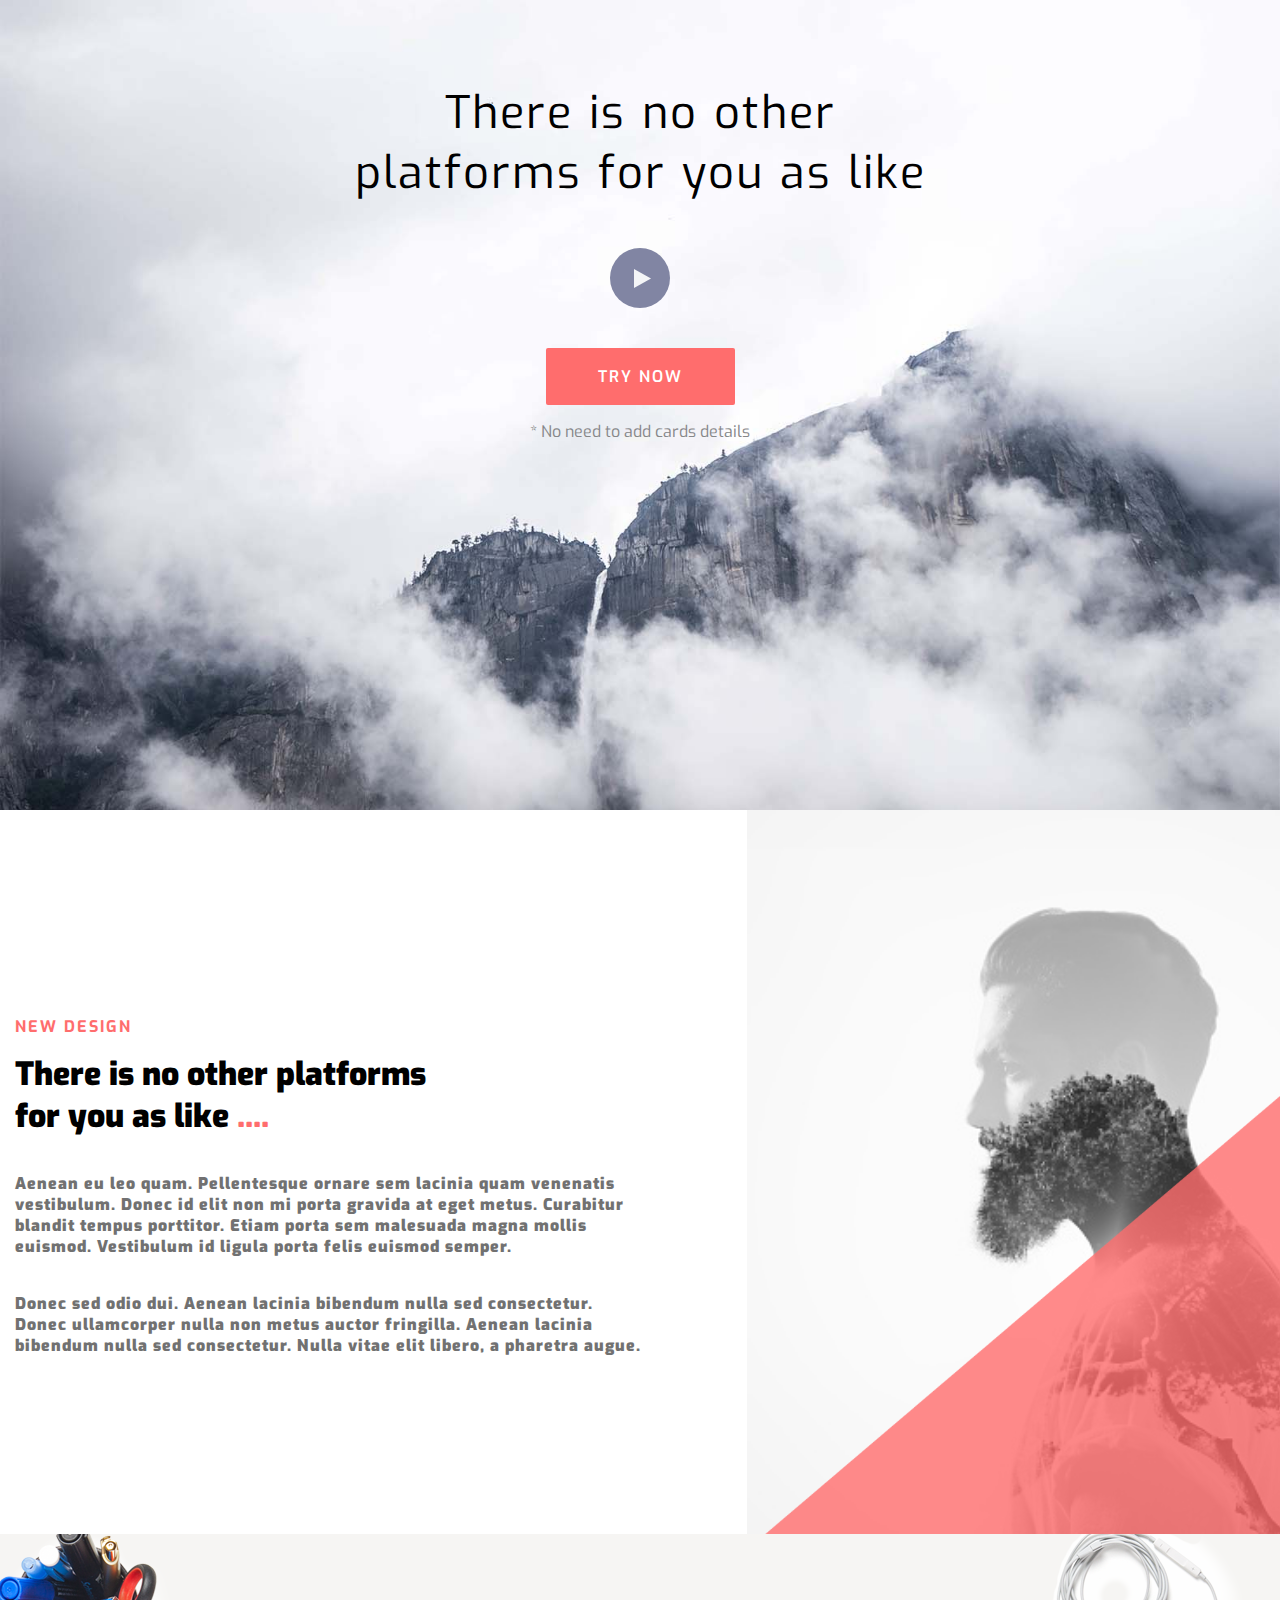
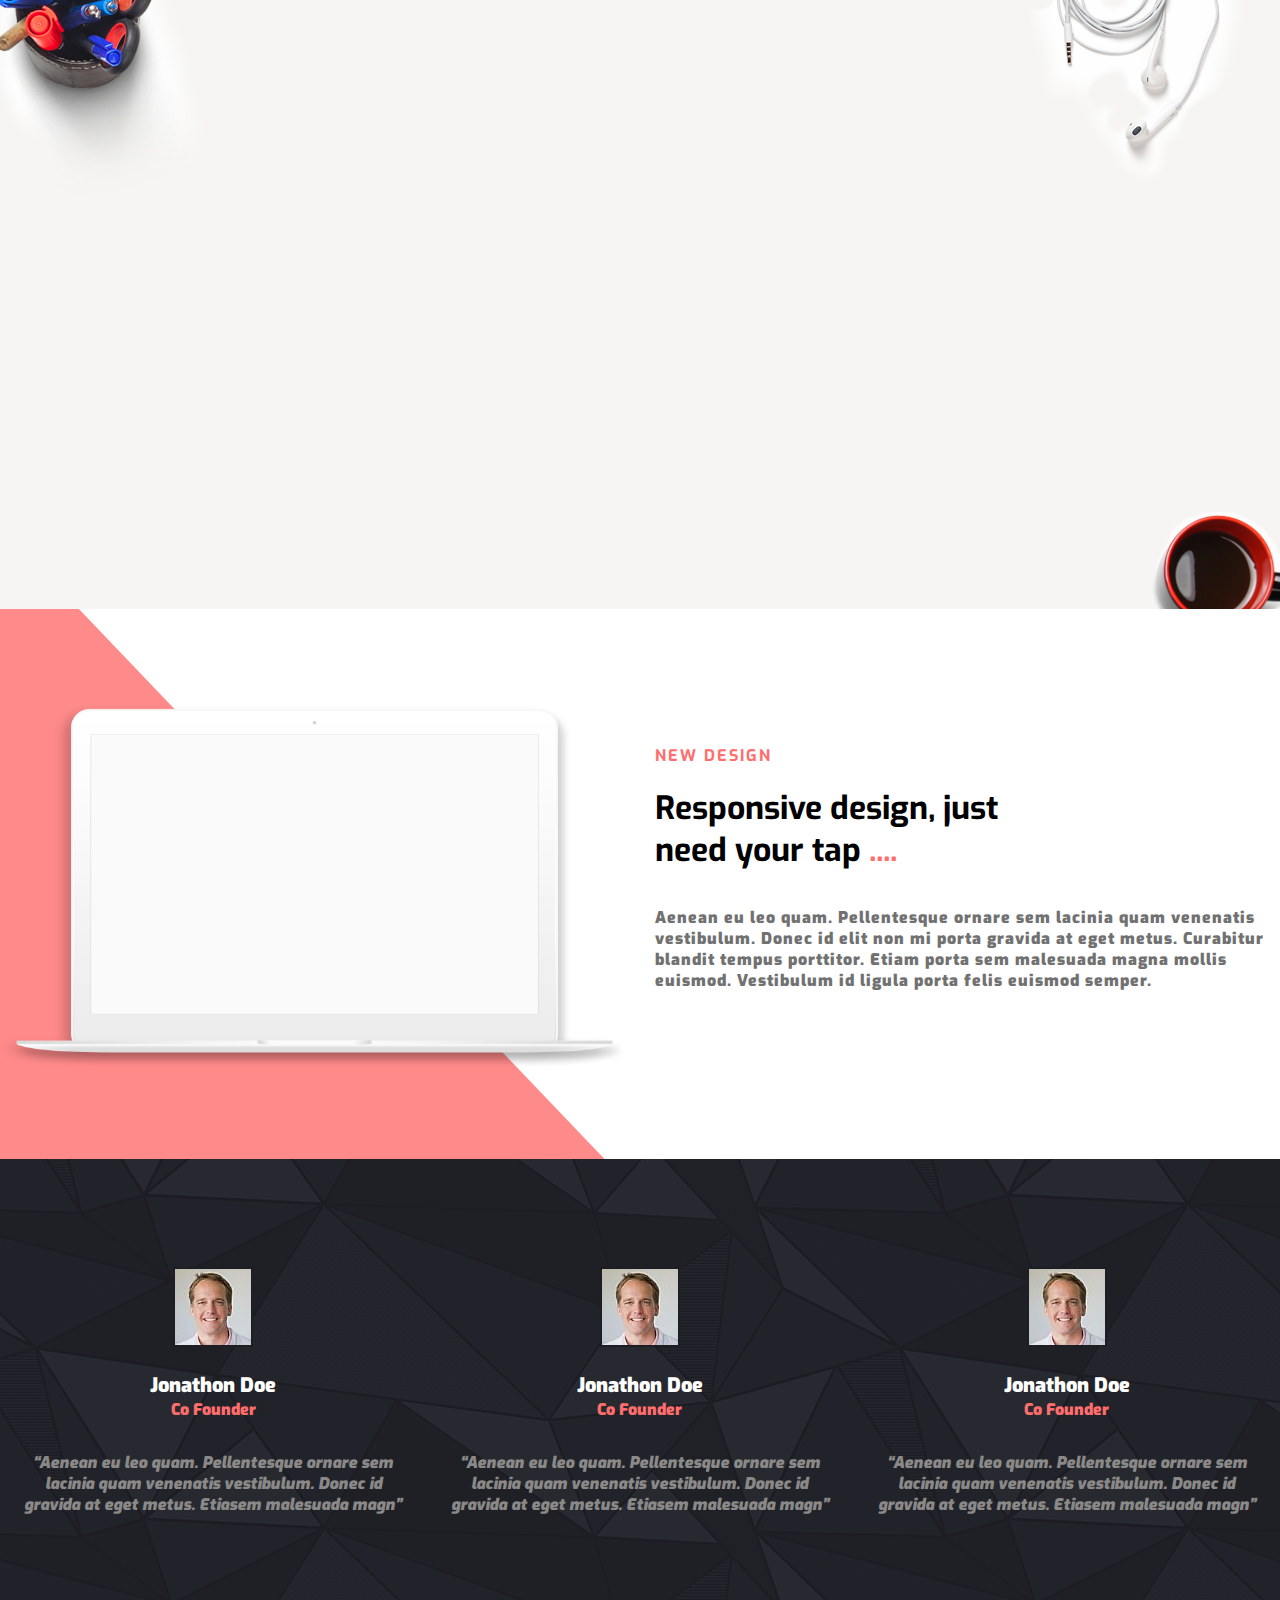
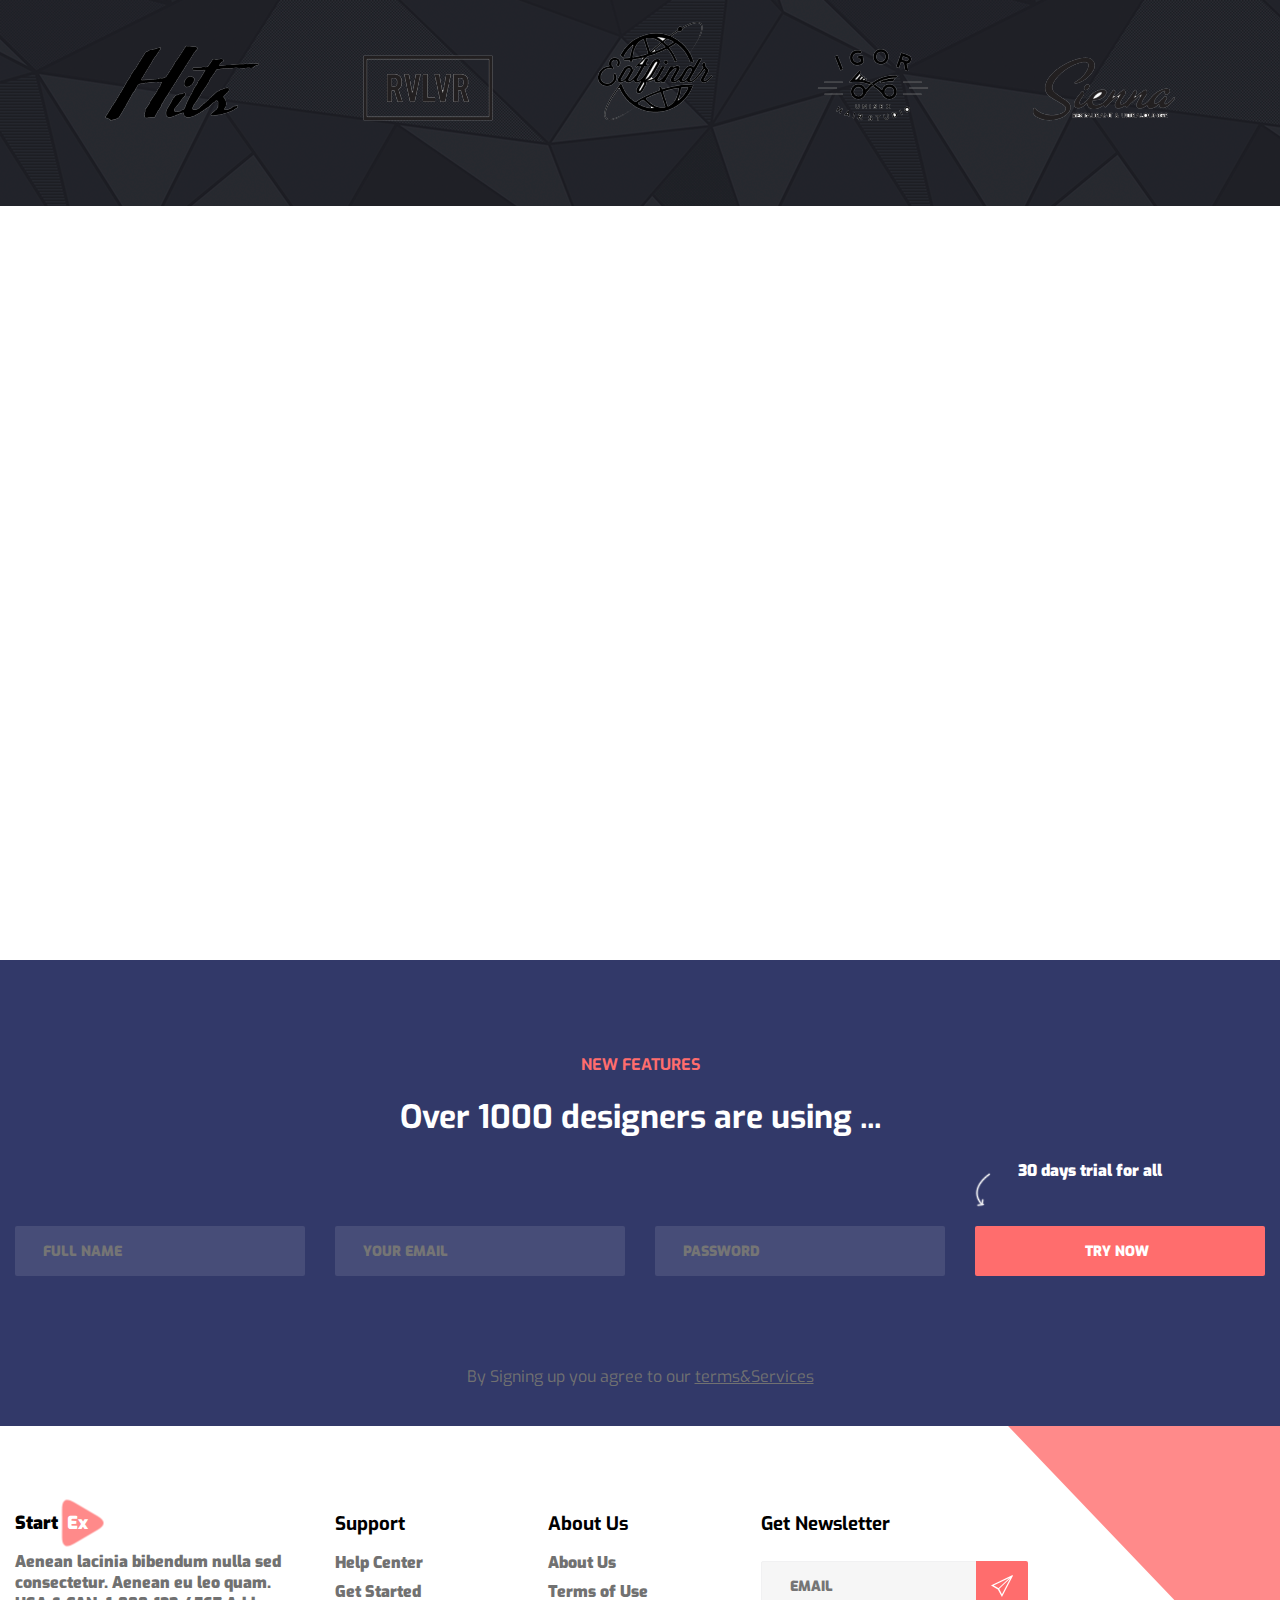
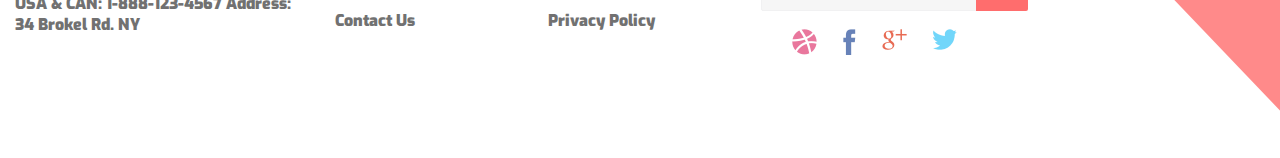
==== index.html @ a2638505 "Added index, styles and psd" ====
﻿<!DOCTYPE html>
<html lang="en">
    <head>
        <title>Corp</title>
        <meta charset="UTF-8">
        <meta name="viewport" content="width=device-width, initial-scale=1, maximum-scale=1, user-scalable=no">
        <link rel="stylesheet" href="styles.css"/>
        <link rel="stylesheet" href="https://fonts.googleapis.com/css?family=Exo:200">
    </head>
    <body>
        <div class="row header">
            <div class="col-12">
                    <p class="slogan">There is no other <br /> platforms for you as like</p>
                    <div class="btn-play"></div>
                    <a href="#try" class="btn-try">TRY NOW</a>
                    <p class="star">* No need to add cards details</p>
            </div>
        </div>
        <div class="row section-2">
            <div class="col-7">
                <p class="color-red letter-spacing"><b>NEW DESIGN</b></p>
                <h1>There is no other platforms <br />for you as like <span class="color-red">....</span></h1>
                <p class="section-2-text">Aenean eu leo quam. Pellentesque ornare sem lacinia quam venenatis 
                vestibulum. Donec id elit non mi porta gravida at eget metus. Curabitur 
                blandit tempus porttitor. Etiam porta sem malesuada magna mollis euismod. 
                Vestibulum id ligula porta felis euismod semper.</p>
                <p class="section-2-text">Donec sed odio dui. Aenean lacinia bibendum nulla sed consectetur. 
                Donec ullamcorper nulla non metus auctor fringilla. Aenean lacinia 
                bibendum nulla sed consectetur. Nulla vitae elit libero, a pharetra augue.</p>
            </div>
            <div class="col-5">
            </div>
        </div>
        <div class="row section-3">
            <div class="row slideanim">
                <div class="col-12 section-3-title">
                    <p class="color-red letter-spacing"><b>NEW FEATURES</b></p>
                    <h1>Some awesone features</h1>
                </div>
            </div>
            <div class="row slideanim">
                <div class="col-4 section-3-features">
                    <img src="images/picture.png" alt="picture"/>
                    <h4>Some awesone features</h4>
                    <p>Donec sed odio dui. Aenean lacinia bibendum nulla<br /> sed consectetur. Nulla vitae elit libero,<br /> a pharetra augue.</p>
                </div>
                <div class="col-4 section-3-features">
                    <img src="images/airplane.png" alt="ariplane" />
                    <h4>Some awesone features</h4>
                    <p>Donec sed odio dui. Aenean lacinia bibendum nulla<br /> sed consectetur. Nulla vitae elit libero,<br /> a pharetra augue.</p>
                </div>
                <div class="col-4 section-3-features">
                    <img src="images/bulb.png" alt="bulb" />
                    <h4>Some awesone features</h4>
                    <p>Donec sed odio dui. Aenean lacinia bibendum nulla<br /> sed consectetur. Nulla vitae elit libero,<br /> a pharetra augue.</p>
                </div>
            </div>
        </div>
        <div class="row description">
            <div class="col-6 description-left">
                <img src="images/macbook.png" alt="macbook" />
            </div>
            <div class="col-6 description-right">
                <p class="color-red letter-spacing"><b>NEW DESIGN</b></p>
                <h1 class="section-2-header">Responsive design, just <br />need your tap <span class="color-red">....</span></h1>
                <p class="section-2-text">
                    Aenean eu leo quam. Pellentesque ornare sem lacinia quam venenatis
                    vestibulum. Donec id elit non mi porta gravida at eget metus. Curabitur
                    blandit tempus porttitor. Etiam porta sem malesuada magna mollis euismod.
                    Vestibulum id ligula porta felis euismod semper.
                </p>
            </div>
        </div>
        <div class="row clients">
            <div class="col-4">
                <img src="images/ter.jpg" alt=""/>
                <p class="name">Jonathon Doe</p>
                <p class="color-red">Co Founder</p>
                <p class="clients-text"><i>“Aenean eu leo quam. Pellentesque ornare sem lacinia quam venenatis vestibulum. 
                Donec id gravida at eget metus. Etiasem malesuada magn”</i></p>
            </div>
            <div class="col-4">
                <img src="images/ter.jpg" alt="" />
                <p class="name">Jonathon Doe</p>
                <p class="color-red">Co Founder</p>
                <p class="clients-text">
                    <i>“Aenean eu leo quam. Pellentesque ornare sem lacinia quam venenatis vestibulum.
                        Donec id gravida at eget metus. Etiasem malesuada magn”</i>
                </p>
            </div>
            <div class="col-4">
                <img src="images/ter.jpg" alt="" />
                <p class="name">Jonathon Doe</p>
                <p class="color-red">Co Founder</p>
                <p class="clients-text">
                    <i>“Aenean eu leo quam. Pellentesque ornare sem lacinia quam venenatis vestibulum.
                        Donec id gravida at eget metus. Etiasem malesuada magn”</i>
                </p>
            </div>
            <div class="row">
                <div class="col-12 clients-logos">
                    <img src="images/partner-logo-1.png" alt="" />
                    <img src="images/partner-logo-4.png" alt="" />
                    <img src="images/partner-logo-5.png" alt="" />
                    <img src="images/partner-logo-7.png" alt="" />
                    <img src="images/partner-logo-8.png" alt="" />
                </div>
            </div>
        </div>
        <div class="row browser slideanim">
            <div class="col-12">
                <p class="color-red letter-spacing"><b>NEW FEATURES</b></p>
                <h1>Some awesone features</h1>
                <p class="browser-2-text">
                    Aenean eu leo quam. Pellentesque ornare sem lacinia quam venenatis vestibulum. <br />
                    Donec id elit non mi porta gravida at eget metus. Curabitur blandit tempus porttitor. <br />
                    Etiasem malesuada magn. Vestibulum felis euismod semper.
                </p>
            </div>
        </div>
        <div class="row try-now">
            <div class="col-12">
                <p class="color-red try-now-header"><b>NEW FEATURES</b></p>
                <h1>Over 1000 designers are using ...</h1>

                <div class="row try-now-form">
                    <div class="col-3">
                        <form>
                            <input type="text" placeholder="FULL NAME" autocomplete="off" />
                        </form>
                    </div>
                    <div class="col-3">
                        <form>
                            <input type="email" placeholder="YOUR EMAIL" autocomplete="off" />
                        </form>
                    </div>
                    <div class="col-3">
                        <form>
                            <input type="password" placeholder="PASSWORD" autocomplete="off" />
                        </form>
                    </div>
                    <div class="col-3">
                        <form class="arrow">
                            <input type="submit" id="try-now-input-submit" value="TRY NOW" />
                        </form>
                    </div>
                </div>
                <div class="row">
                    <div class="col-12">
                        <p class="terms">By Signing up you agree to our <a href="#terms">terms&Services</a></p>
                    </div>
                </div>
            </div>
        </div>
        <div class="row footer">
            <div class="col-3 about">
                <div class="footer-logo">Start <div>Ex</div></div>
                <p>Aenean lacinia bibendum nulla sed consectetur. Aenean eu leo quam. 
                USA &  CAN: 1-888-123-4567 
                Address: 34 Brokel Rd. NY</p>
            </div>
            <div class="col-2 about">
                <h3>Support</h3>
                <ul>
                    <li>Help Center</li>
                    <li>Get Started</li>
                    <li>Contact Us</li>
                </ul>
            </div>
            <div class="col-2 about">
                <h3>About Us</h3>
                <ul>
                    <li>About Us</li>
                    <li>Terms of Use</li>
                    <li>Privacy Policy</li>
                </ul>
            </div>
            <div class="col-3 icons">
                <h3>Get Newsletter</h3>
                <form>
                    <input type="email" placeholder="EMAIL"/>
                    <input type="submit" id="footer-submit" value="" />
                </form>
                <ul>
                    <li><a href="#dribbble"><img src="images/dribbble_S.png" alt="dribbble" /></a></li>
                    <li><a href="#facebook"><img src="images/facebook_S.png" alt="facebook" /></a></li>
                    <li><a href="#google"><img src="images/googleplus_S.png" alt="googleplus" /></a></li>
                    <li><a href="#twitter"><img src="images/twitter_S.png" alt="twitter" /></a></li>
                </ul>
            </div>
            <div class="col-2"></div>
        </div>
        <script>
            window.addEventListener("scroll", function() {
                var slide = document.querySelectorAll(".slideanim");
                for (var i = 0, a = slide.length; i < a; i++) {
                    if (slide[i].offsetTop < document.documentElement.scrollTop + 500) {
                        slide[i].classList.add("slide");
                    }
                }
            });
        </script>
    </body>
</html>
---- styles.css ----
﻿* {
    box-sizing: border-box;
}

body {
    margin: 0;
    font-family: 'Exo', sans-serif;
}

a {
    text-decoration: none;
}

.row::after {
    content: "";
    clear: both;
    display: table;
}

[class*="col-"] {
    float: left;
}

/* For desktop: */
.col-1 {width: 8.33%;}
.col-2 {width: 16.66%;}
.col-3 {width: 25%;}
.col-4 {width: 33.33%;}
.col-5 {width: 41.66%;}
.col-6 {width: 50%;}
.col-7 {width: 58.33%;}
.col-8 {width: 66.66%;}
.col-9 {width: 75%;}
.col-10 {width: 83.33%;}
.col-11 {width: 91.66%;}
.col-12 {width: 100%;}

@media only screen and (max-width: 768px) {
    /* For mobile phones: */
    [class*="col-"] {
        width: 100%;
    }
    .arrow::after {
        display: none;
    }
    .arrow::before {
        background-image: none !important;
    }
    .section-2 > .col-5 {
        display: none;
    }
}

.header {
    background: url("images/photo-1.jpg") no-repeat;
    min-height: 810px;
    background-size: cover;
    text-align: center;
    padding-top: 38px;
}

.slogan {
    font-size: 45px;
    letter-spacing: 2px;
    word-spacing: 2px;
}

.btn-play {
    height: 60px;
    width: 60px;
    background: #8185a3 url("images/polygon.png") no-repeat 55% center;
    border-radius: 30px;
    margin: 15px auto 40px auto;
    -webkit-transition: 0.4s;
            transition: 0.4s;
    cursor: pointer;
}

.btn-play:hover {
        -ms-transform: rotate(120deg);
    -webkit-transform: rotate(120deg);
            transform: rotate(120deg);
    background-color: #4D61E9;
}

.btn-try {
    display: inline-block;
    padding: 18px 52px;
    background-color: #ff6d6d;
    color: #ffffff;
    border-radius: 2px;
    font-weight: 600;
    letter-spacing: 2px;
}

.btn-try:hover {
    background-color: #f54646;
}

.btn-try:active {
    transform: translateY(4px);
}

.star {
    color: #868789;
}

.section-2 {
    min-height: 724px;
    background-color: white;
}

.color-red {
    color: #ff6d6d;
}

.section-2 > .col-7 {
    padding: 190px 100px 0px 15px;
}

.section-2 h1 {
    font-weight: 900;
    margin-top: 0px;
}

.section-2-text {
    color: #717171;
    font-weight: 900;
    letter-spacing: 1px;
    margin-top: 36px;
}

.letter-spacing {
    letter-spacing: 2px;
}

.section-2 > .col-5 {
    background-image: url("images/rectangle.png"), url("images/5.jpg");
    background-repeat: no-repeat, no-repeat;
    min-height: 724px;
    background-color: #ececec;
    background-position: -1px 152px, left center;
    background-size: 236%, cover;
    
}

.section-3 {
    min-height: 675px;
    background-color: #f6f5f3;
    background-image: url("images/pen holder.png"), url("images/coffee cup.png"), url("images/earphones.png");
    background-repeat: no-repeat, no-repeat, no-repeat;
    background-position: -50px -14px, 108% 130%, 1030px -30px;
}

.section-3-title {
    text-align: center;
    margin-bottom: 60px;
    margin: 117px 0px 60px 0px;
}

.section-3-features {
    text-align: center;
    padding: 0px 15px;
}

.section-3-features p {
    color: #8a8988;
    font-weight: 900;
}

.description {
    min-height: 550px;
    background-color: white;
}

.description-right {
    padding: 120px 15px 0px 15px;
}

.description-left {
    min-height: 550px;
    background-image: url("images/rectangle.png");
    background-repeat: no-repeat;
    background-position: -878px -50px;
}

.description-left img {
    width: 100%;
    height: auto;
    padding: 95px 15px 0px 0px;
}

.clients {
    min-height: 647px;
    background-image: url("images/group.png");
    background-color: black;
    font-weight: 900;
    text-align: center;
}

.clients .col-4 {
    padding: 0px 15px;
}

.clients .col-4 img {
    border: 2px solid #1d1e24;
    margin-top: 108px;
}

.name {
    color: white;
    font-size: 20px;
    margin: 20px 0px 0px 0px;
}

.clients p.color-red {
    margin: 0;
}

.clients-text {
    color: #8a8988;
    margin-top: 32px;
}

.clients-logos img {
    padding: 90px 50px 0px 50px;
}

.browser {
    min-height: 754px;
    background-color: #f6f5f3;
    text-align: center;
    background-image: url("images/browser.jpg");
    background-repeat: no-repeat;
    background-position: bottom center;
    padding-top: 88px;
}

.browser-2-text {
    color: #717171;
    font-weight: 900;
    letter-spacing: 1px;
    margin-top: 32px;
}

.try-now {
    min-height: 466px;
    background-color: #323969;
    text-align: center;
    padding-top: 78px;
}

.try-now .col-12 h1 {
    color: white;
}

.try-now-form {
    margin-top: 88px;
}

.try-now-form form {
    margin: 0px 15px 10px 15px;
}

.try-now-form form input {
    width: 100%;
    background-color: #474d78;
    border-radius: 2px;
    height: 50px;
    border: none;
    color: white;
    padding-left: 28px;
    font-size: 14px;
    font-weight: 900;
    font-family: 'Exo', sans-serif;
}

#try-now-input-submit {
    background-color: #ff6d6d;
    padding-left: 0px;
    position: relative;
    top: -56px;
    cursor: pointer;
}

#try-now-input-submit:hover {
    background-color: #f54646;
}

.arrow {
    height: 0px;
}

.arrow::before {
    content: '';
    background-image: url("images/arrow.png");
    height: 56px;
    display: block;
    background-repeat: no-repeat;
    position: relative;
    top: -60px;
}

.arrow::after {
    content: '30 days trial for all';
    position: relative;
    top: -172px;
    right: 30px;
    color: white;
    font-weight: 900;
}

.terms {
    color: #717171;
    padding-top: 64px;
}

.terms a {
    color: #717171;
    text-decoration: underline;
}

.footer {
    min-height:332px;
    background-color: white;
    background-image: url("images/rectangle.png");
    background-repeat: no-repeat;
    background-position: 870px -918px;
}

.footer-logo {
    font-size: 18px;
    font-weight: 900;
    position: relative;
}

.footer-logo div {
    color: white;
    background-image: url("images/polygon 1.png");
    display: inline-block;
    background-repeat: no-repeat;
    height: 47px;
    width: 43px;
    position: absolute;
    top: 50%;
    left: 68px;
    transform: translate(-50%, -50%);
    line-height: 47px;
    padding-left: 5px;
}

.footer-logo + p {
    font-weight: 900;
    color: #717171;
}

.about, .icons {
    padding: 85px 15px 0px 15px;
}

.about h3, .icons h3 {
    margin: 0px;
}

.about ul, .icons ul {
    list-style: none;
    padding: 0px;
}

.about ul li {
    padding-bottom: 8px;
    font-weight: 900;
    color: #717171;
}

.icons form input {
    width: 75%;
    background-color: #f6f6f6;
    border-radius: 2px;
    height: 50px;
    border: 1px solid #f1f1f2;
    padding-left: 28px;
    font-size: 14px;
    font-weight: 900;
    font-family: 'Exo', sans-serif;
}

.icons ul li img {
    display: inline-block;
    float: left;
    margin: 0px 13px;
}

.icons ul {
    margin: 18px;
}

#footer-submit {
    width: 52px;
    border: none;
    border-radius: 0px 2px 2px 0px;
    position: relative;
    left: -7px;
    background-color: #ff6d6d;
    background-image: url("images/10.png");
    background-repeat: no-repeat;
    background-position: center center;
}

#footer-submit:hover {
    box-shadow: 3px 2px 5px grey;
}

.icons form {
    padding-top: 25px;
}

.slideanim {
    visibility: hidden;
}

.slide {
            animation-name: slide;
    -webkit-animation-name: slide;
            animation-duration: 1s;
    -webkit-animation-duration: 1s;
    visibility: visible;
}

@keyframes slide {
    0% {
        opacity: 0;
        transform: translateY(70%);
    }
    100% {
        opacity: 1;
        transform: translateY(0%);
    }
}
@-webkit-keyframes slide {
    0% {
        opacity: 0;
        -webkit-transform: translateY(70%);
    }
    100% {
        opacity: 1;
        -webkit-transform: translateY(0%);
    }
}
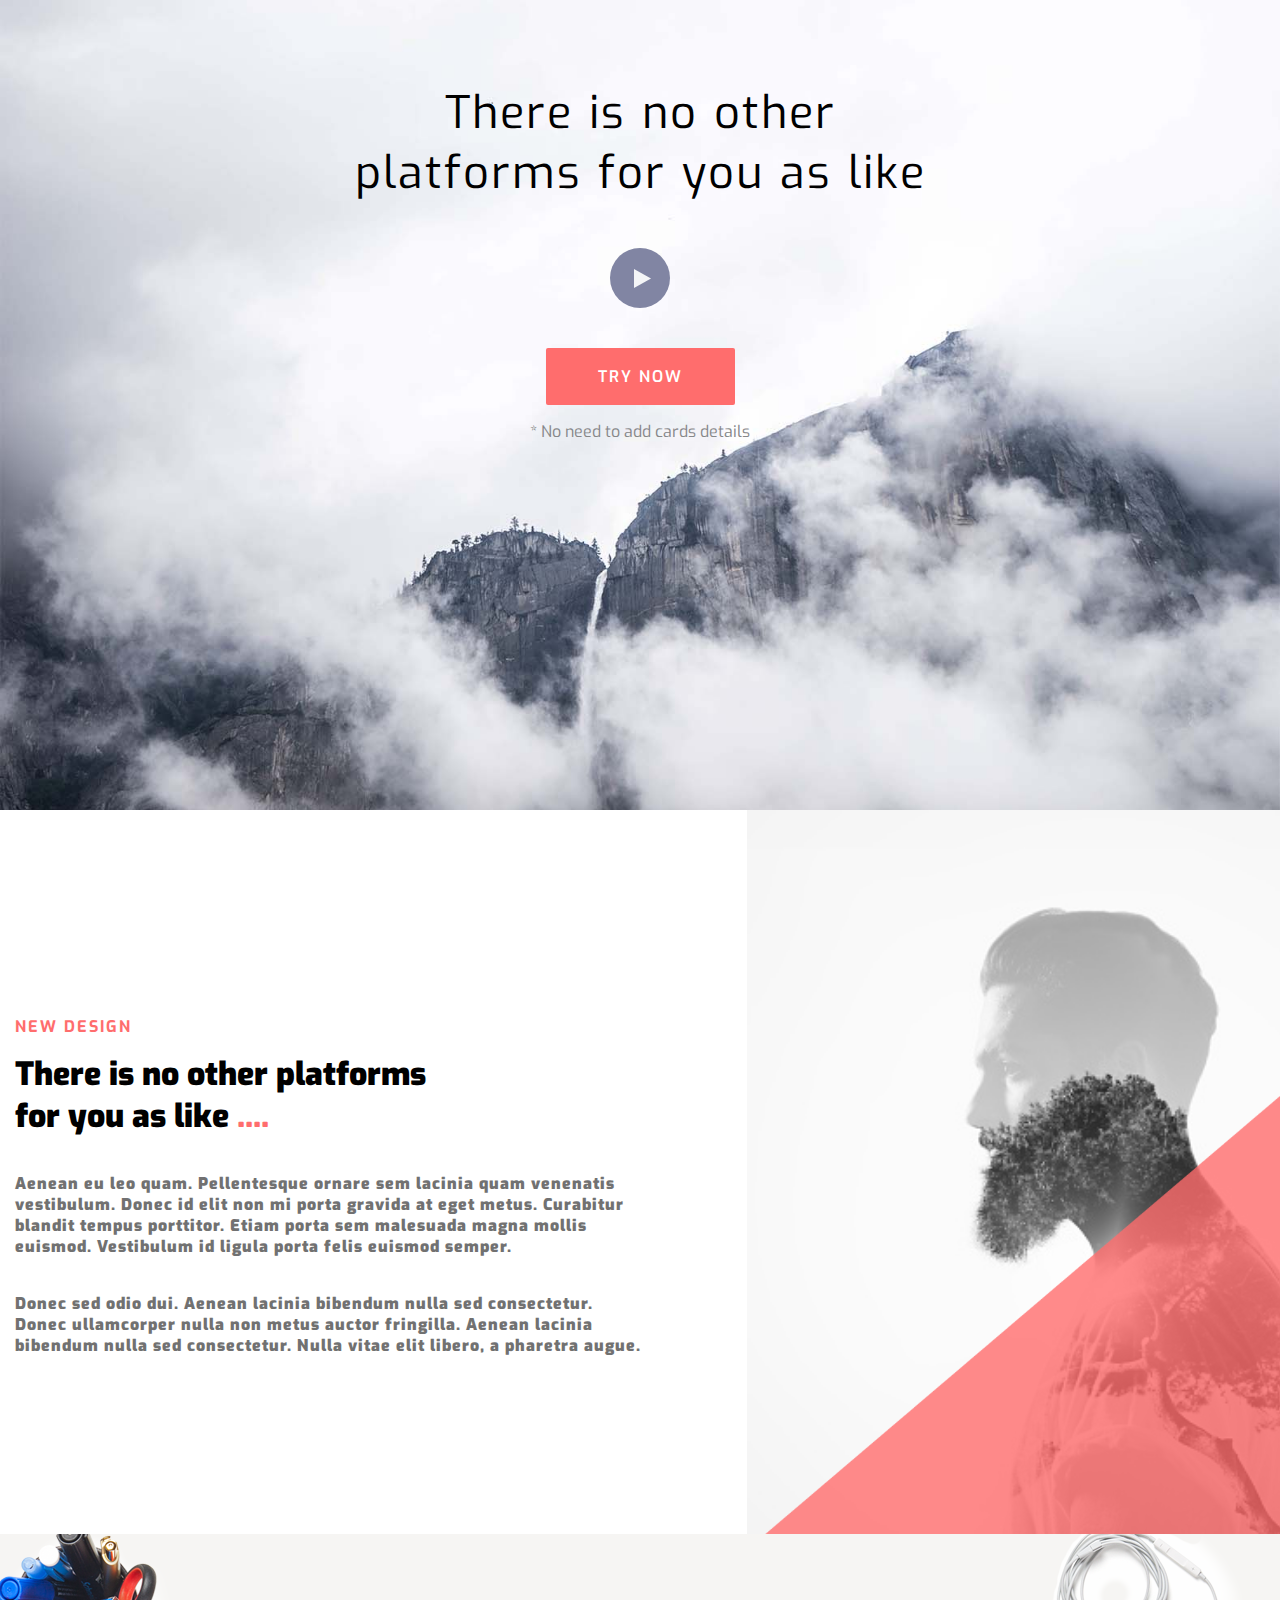
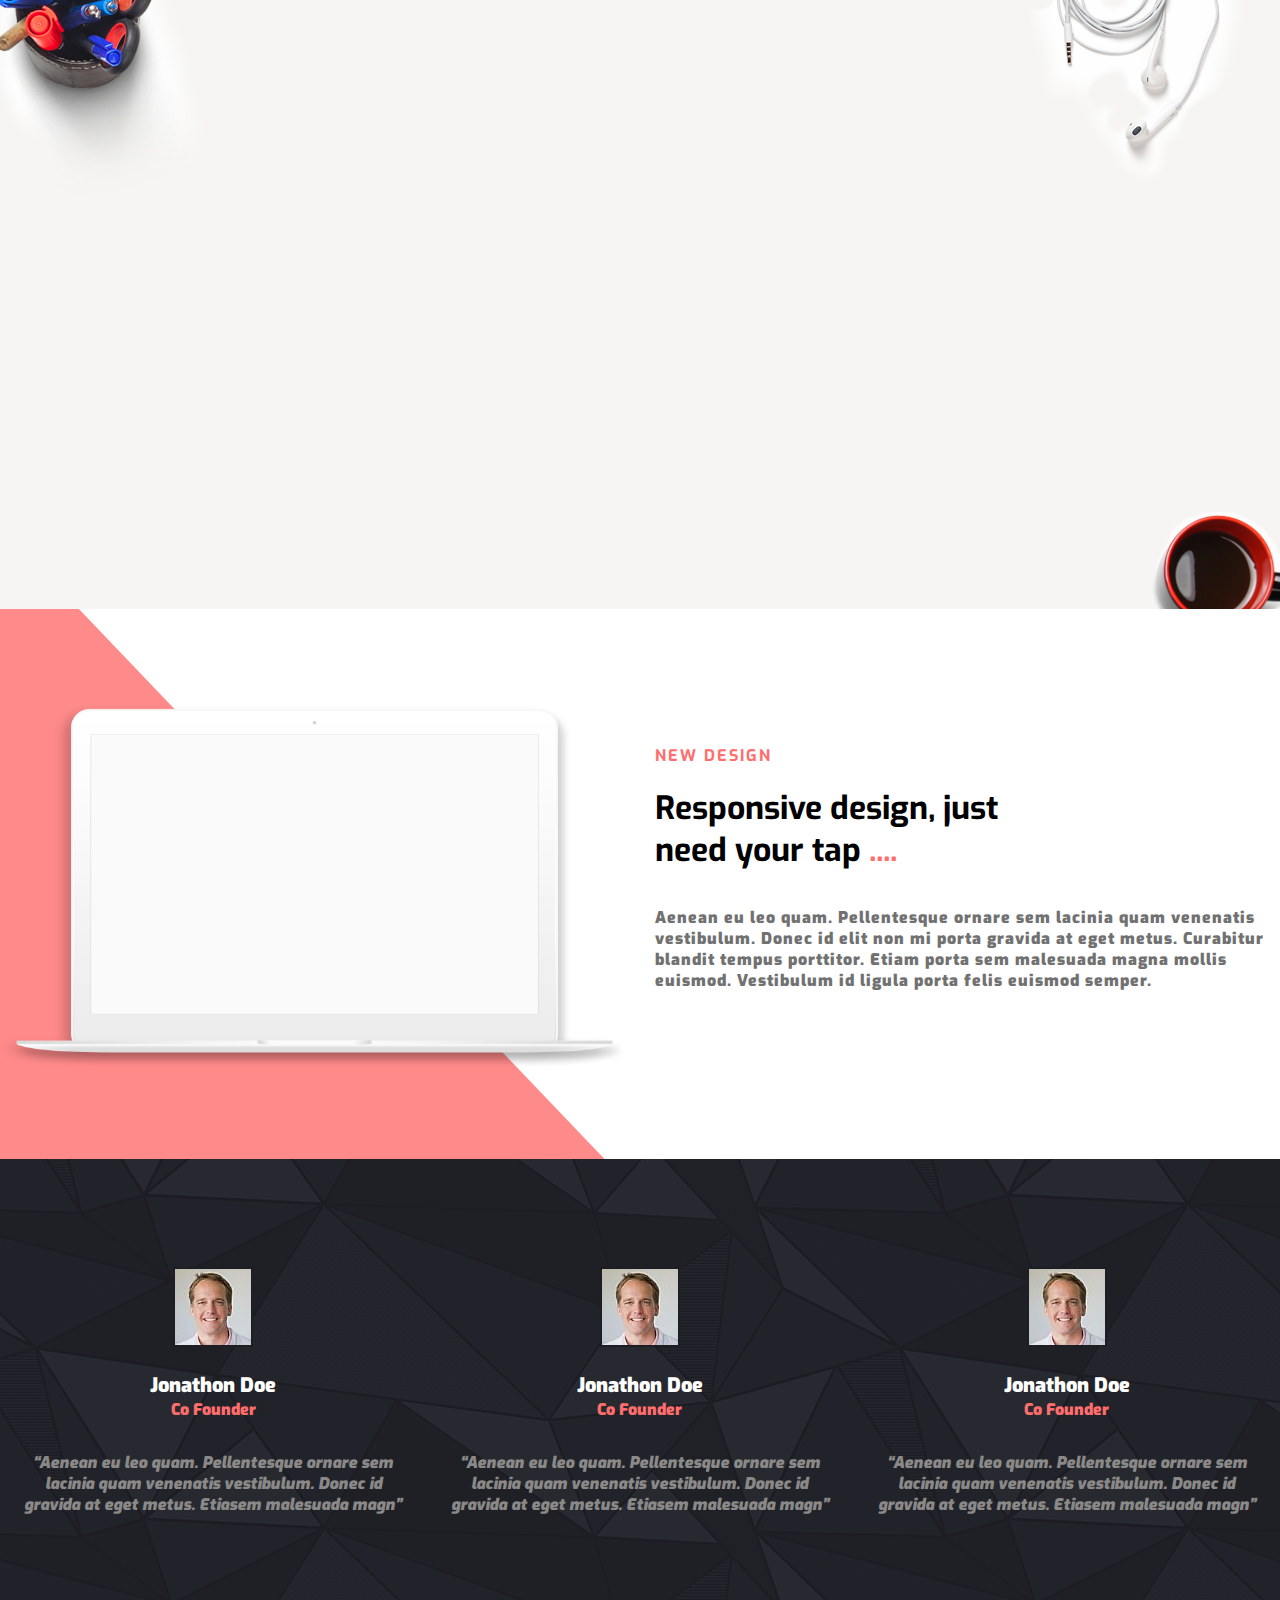
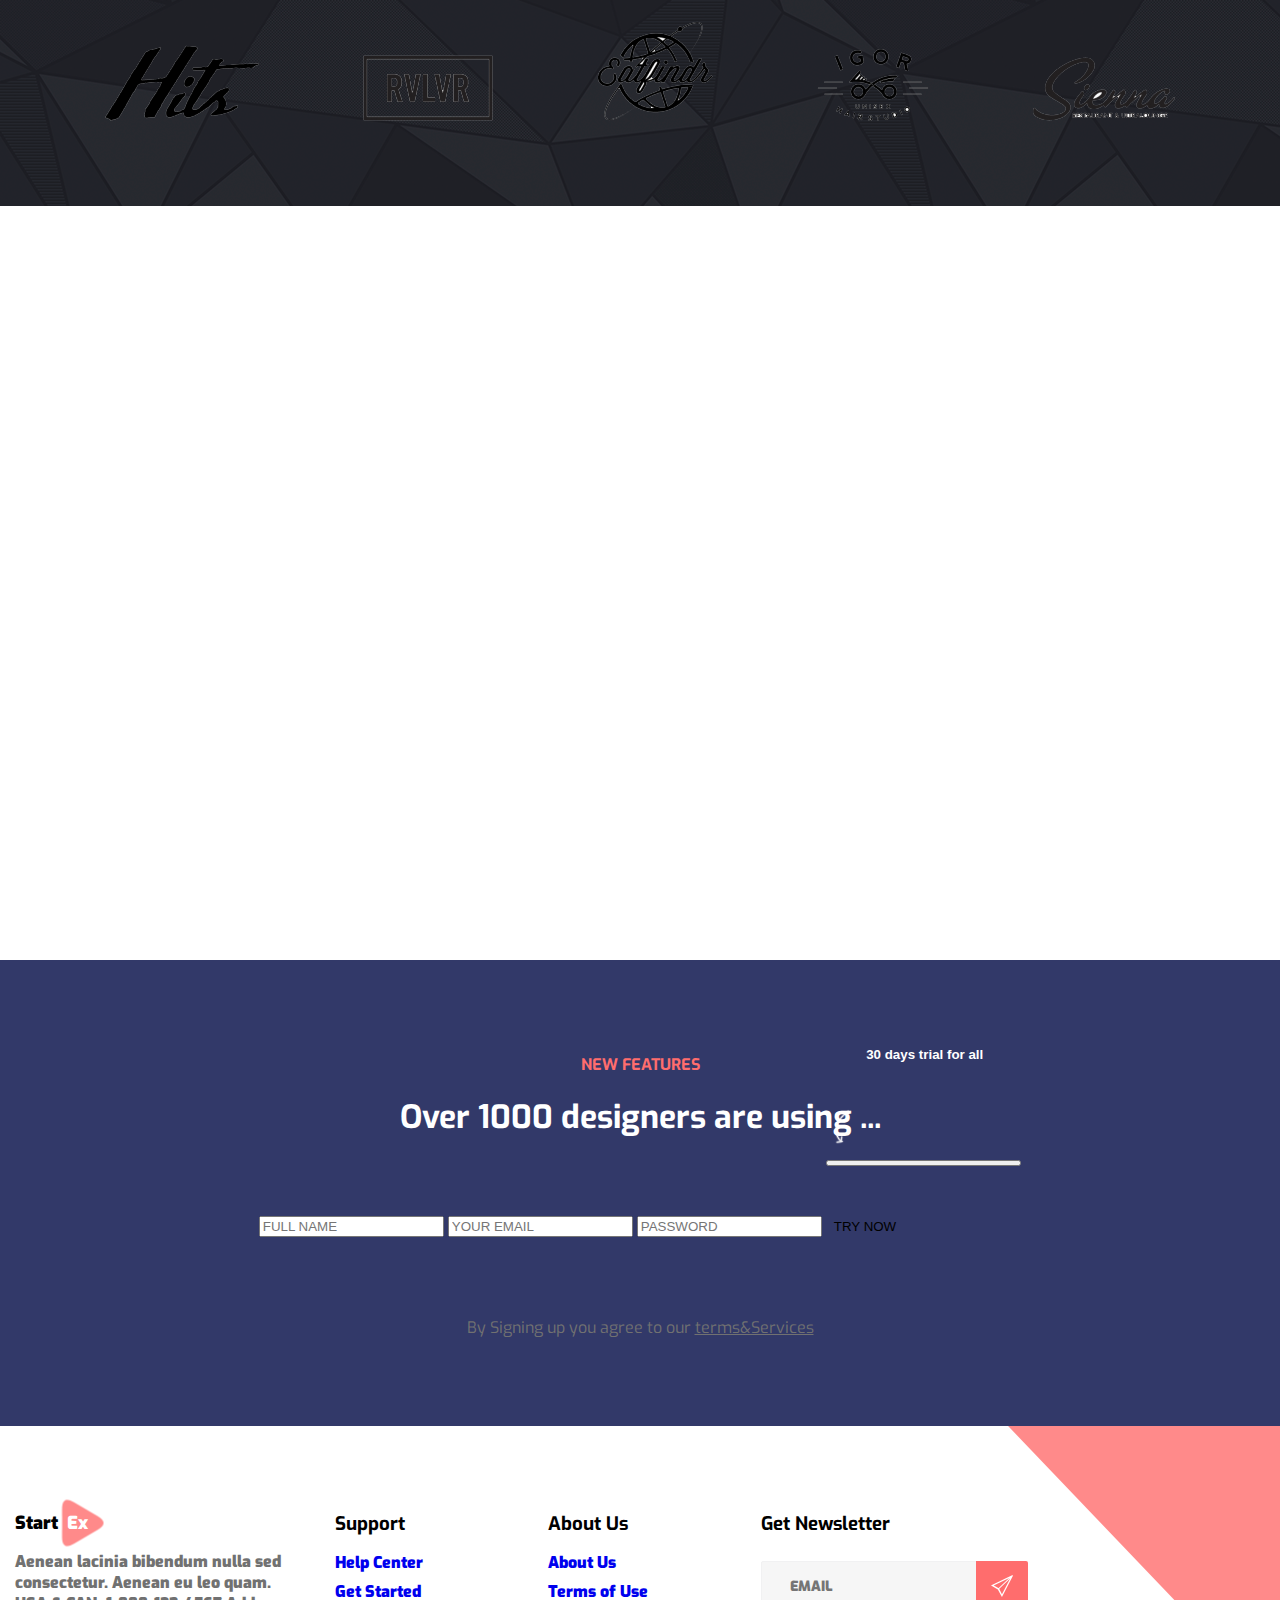
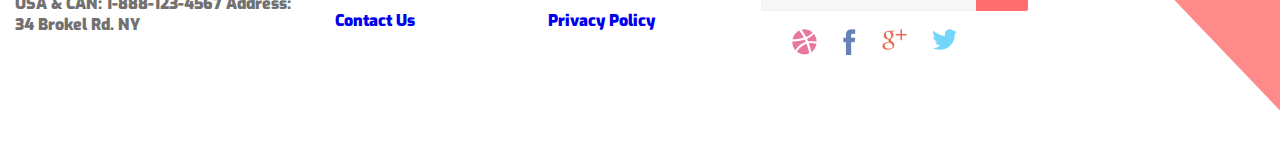
==== commit d8ae3e93: "Update index.html" ====
--- a/index.html
+++ b/index.html
@@ -120,36 +120,15 @@
         </div>
         <div class="row try-now">
             <div class="col-12">
-                <p class="color-red try-now-header"><b>NEW FEATURES</b></p>
+                <p class="color-red"><b>NEW FEATURES</b></p>
                 <h1>Over 1000 designers are using ...</h1>
-
-                <div class="row try-now-form">
-                    <div class="col-3">
-                        <form>
-                            <input type="text" placeholder="FULL NAME" autocomplete="off" />
-                        </form>
-                    </div>
-                    <div class="col-3">
-                        <form>
-                            <input type="email" placeholder="YOUR EMAIL" autocomplete="off" />
-                        </form>
-                    </div>
-                    <div class="col-3">
-                        <form>
-                            <input type="password" placeholder="PASSWORD" autocomplete="off" />
-                        </form>
-                    </div>
-                    <div class="col-3">
-                        <form class="arrow">
-                            <input type="submit" id="try-now-input-submit" value="TRY NOW" />
-                        </form>
-                    </div>
-                </div>
-                <div class="row">
-                    <div class="col-12">
-                        <p class="terms">By Signing up you agree to our <a href="#terms">terms&Services</a></p>
-                    </div>
-                </div>
+                <form>
+                    <input type="text" placeholder="FULL NAME" autocomplete="off" />
+                    <input type="email" placeholder="YOUR EMAIL" autocomplete="off" />
+                    <input type="password" placeholder="PASSWORD" autocomplete="off" />
+                    <button class="arrow" type="submit" id="try-now-submit">TRY NOW</button>
+                </form>
+                <p class="terms">By Signing up you agree to our <a href="#terms">terms&Services</a></p>
             </div>
         </div>
         <div class="row footer">
@@ -162,17 +141,17 @@
             <div class="col-2 about">
                 <h3>Support</h3>
                 <ul>
-                    <li>Help Center</li>
-                    <li>Get Started</li>
-                    <li>Contact Us</li>
+                    <li><a href="#">Help Center</a></li>
+                    <li><a href="#">Get Started</a></li>
+                    <li><a href="#">Contact Us</a></li>
                 </ul>
             </div>
             <div class="col-2 about">
                 <h3>About Us</h3>
                 <ul>
-                    <li>About Us</li>
-                    <li>Terms of Use</li>
-                    <li>Privacy Policy</li>
+                    <li><a href="#">About Us</a></li>
+                    <li><a href="#">Terms of Use</a></li>
+                    <li><a href="#">Privacy Policy</a></li>
                 </ul>
             </div>
             <div class="col-3 icons">
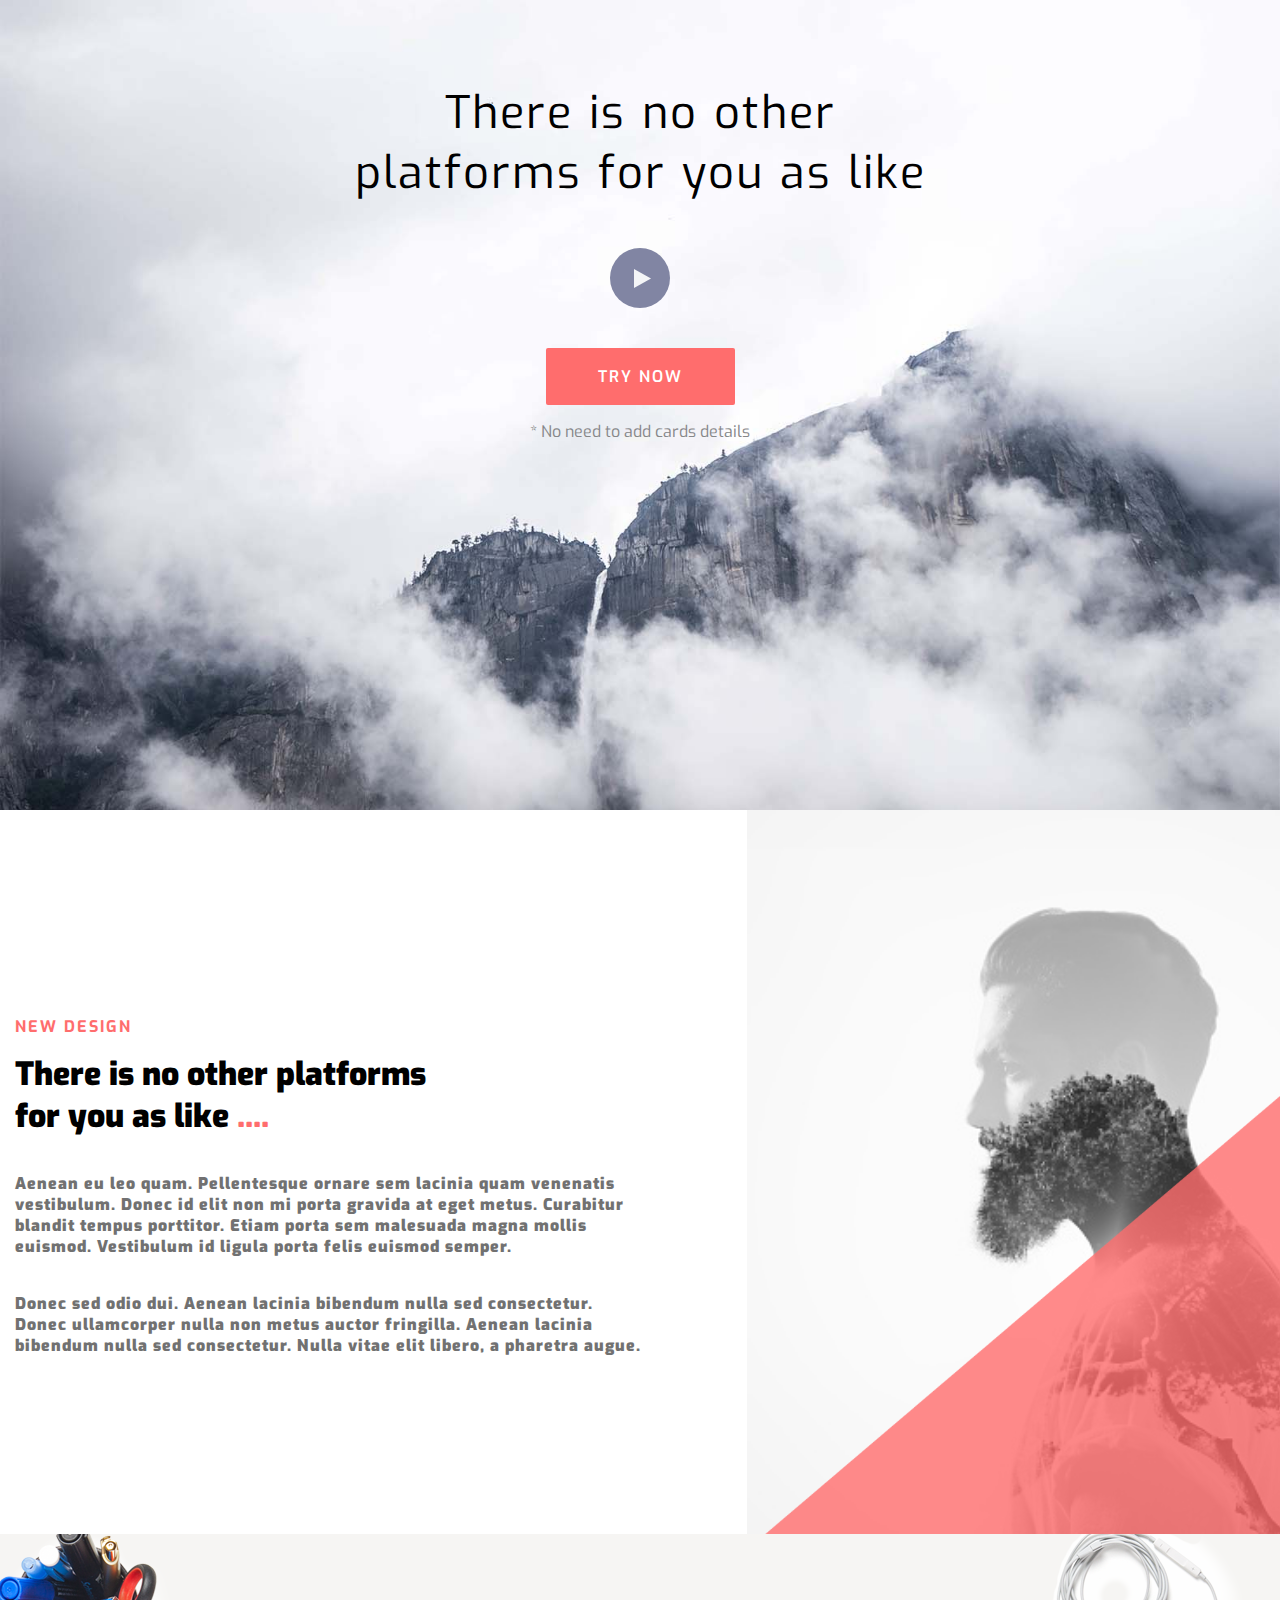
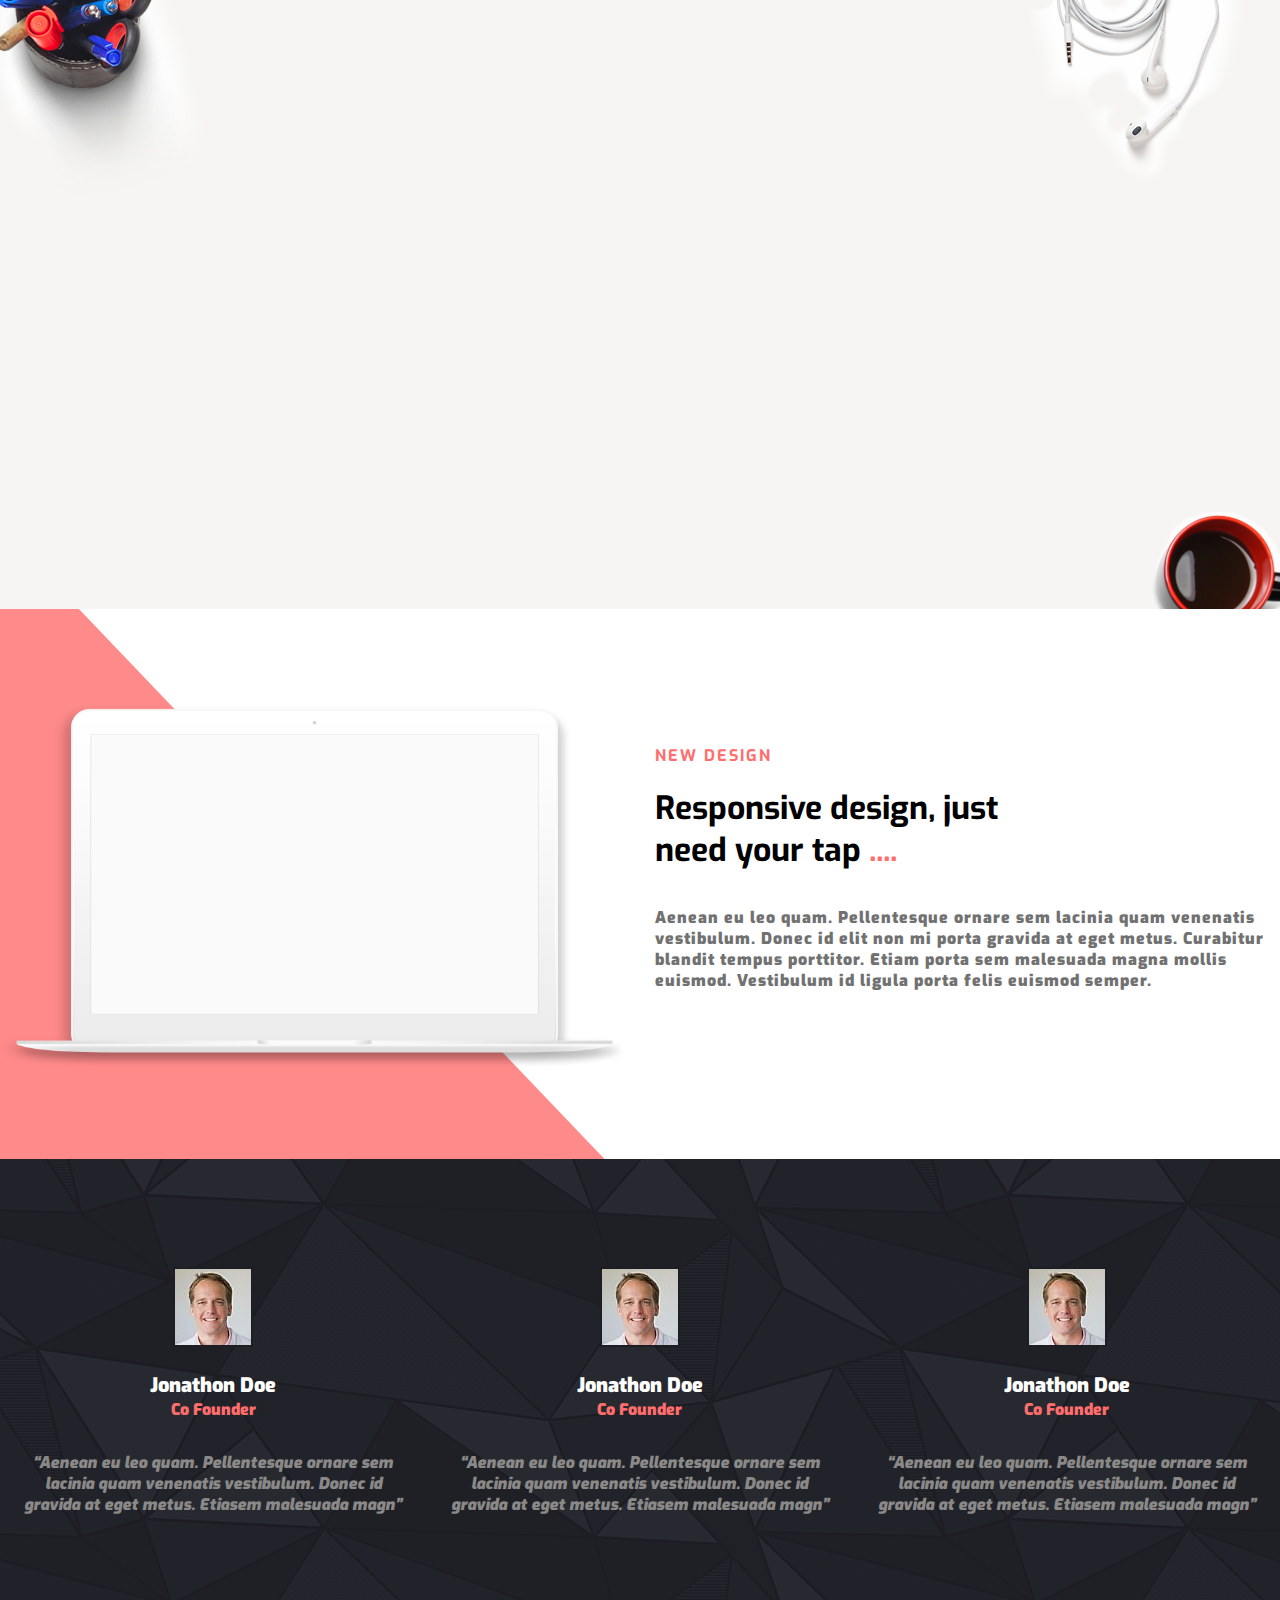
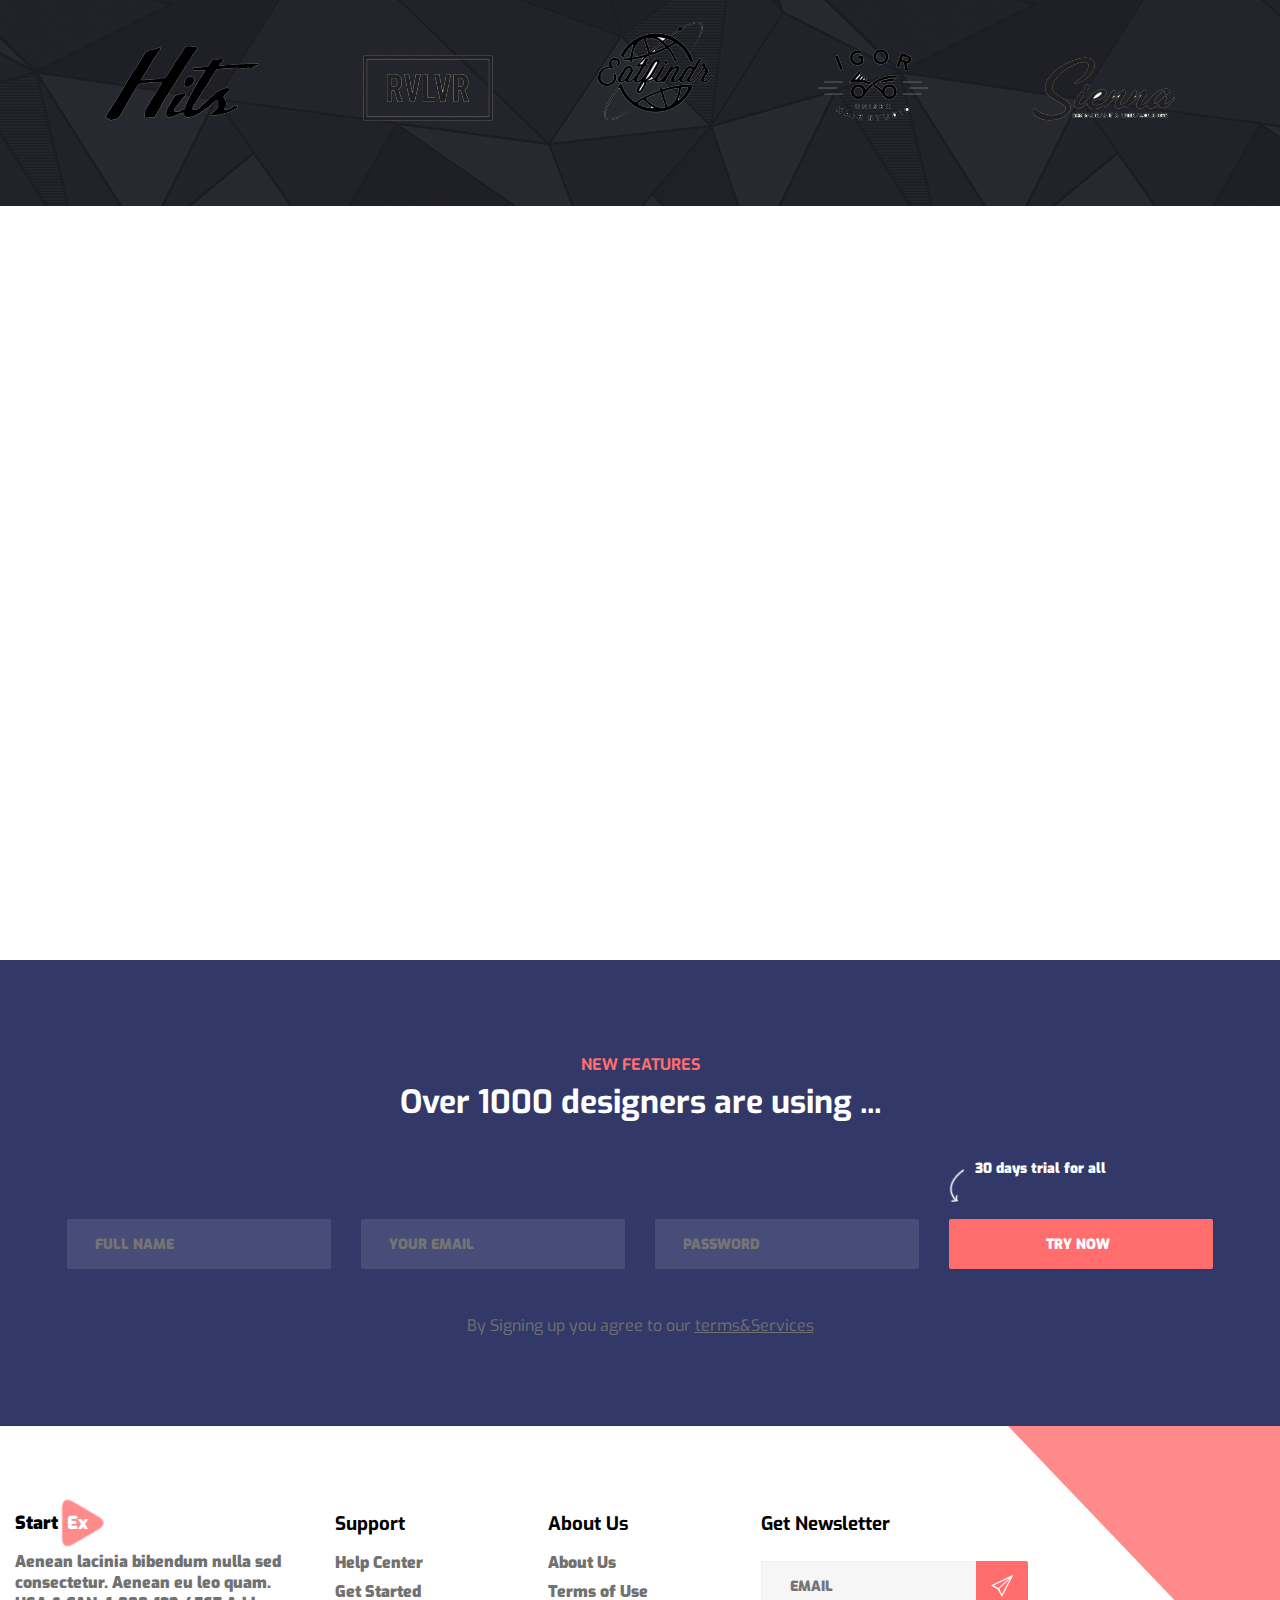
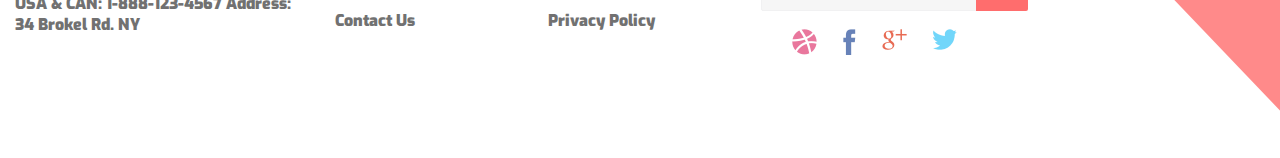
==== commit 5c7a2366: "Update index.html" ====
--- a/index.html
+++ b/index.html
@@ -173,7 +173,7 @@
             window.addEventListener("scroll", function() {
                 var slide = document.querySelectorAll(".slideanim");
                 for (var i = 0, a = slide.length; i < a; i++) {
-                    if (slide[i].offsetTop < document.documentElement.scrollTop + 500) {
+                    if (slide[i].offsetTop < pageYOffset + 500) {
                         slide[i].classList.add("slide");
                     }
                 }
--- a/styles.css
+++ b/styles.css
@@ -40,14 +40,17 @@
     [class*="col-"] {
         width: 100%;
     }
+    .section-2 > .col-5 {
+        display: none;
+    }
+}
+
+@media only screen and (max-width: 1190px) {
     .arrow::after {
         display: none;
     }
     .arrow::before {
         background-image: none !important;
-    }
-    .section-2 > .col-5 {
-        display: none;
     }
 }
 
@@ -222,6 +225,10 @@
     margin-top: 32px;
 }
 
+.clients-logos {
+    padding-bottom: 20px;
+}
+
 .clients-logos img {
     padding: 90px 50px 0px 50px;
 }
@@ -250,20 +257,21 @@
     padding-top: 78px;
 }
 
+.try-now p.color-red {
+    margin-bottom: 6px;
+}
+
 .try-now .col-12 h1 {
     color: white;
-}
-
-.try-now-form {
-    margin-top: 88px;
-}
-
-.try-now-form form {
-    margin: 0px 15px 10px 15px;
-}
-
-.try-now-form form input {
-    width: 100%;
+    margin-top: 0px;
+}
+
+.try-now form {
+    padding-top: 75px;
+}
+
+.try-now form input, .try-now form button {
+    width: 264px;
     background-color: #474d78;
     border-radius: 2px;
     height: 50px;
@@ -273,46 +281,43 @@
     font-size: 14px;
     font-weight: 900;
     font-family: 'Exo', sans-serif;
-}
-
-#try-now-input-submit {
+    margin: 0px 13px 10px 13px;
+}
+
+#try-now-submit {
     background-color: #ff6d6d;
     padding-left: 0px;
     position: relative;
-    top: -56px;
     cursor: pointer;
 }
 
-#try-now-input-submit:hover {
+#try-now-submit:hover {
     background-color: #f54646;
 }
 
-.arrow {
-    height: 0px;
-}
-
 .arrow::before {
-    content: '';
+    content: ' ';
     background-image: url("images/arrow.png");
-    height: 56px;
+    height: 40px;
     display: block;
     background-repeat: no-repeat;
-    position: relative;
-    top: -60px;
+    position: absolute;
+    top: -57px;
+    width: 18px;
 }
 
 .arrow::after {
     content: '30 days trial for all';
-    position: relative;
-    top: -172px;
-    right: 30px;
+    position: absolute;
+    top: -60px;
+    right: 107px;
     color: white;
     font-weight: 900;
 }
 
 .terms {
     color: #717171;
-    padding-top: 64px;
+    padding-top: 20px;
 }
 
 .terms a {
@@ -354,6 +359,10 @@
     color: #717171;
 }
 
+.icons {
+    min-width: 270px;
+}
+
 .about, .icons {
     padding: 85px 15px 0px 15px;
 }
@@ -370,6 +379,9 @@
 .about ul li {
     padding-bottom: 8px;
     font-weight: 900;
+}
+
+.about ul li a {
     color: #717171;
 }
 
@@ -388,7 +400,7 @@
 .icons ul li img {
     display: inline-block;
     float: left;
-    margin: 0px 13px;
+    margin: 0px 13px 10px 13px;
 }
 
 .icons ul {
@@ -413,6 +425,7 @@
 
 .icons form {
     padding-top: 25px;
+    margin: 0px;
 }
 
 .slideanim {
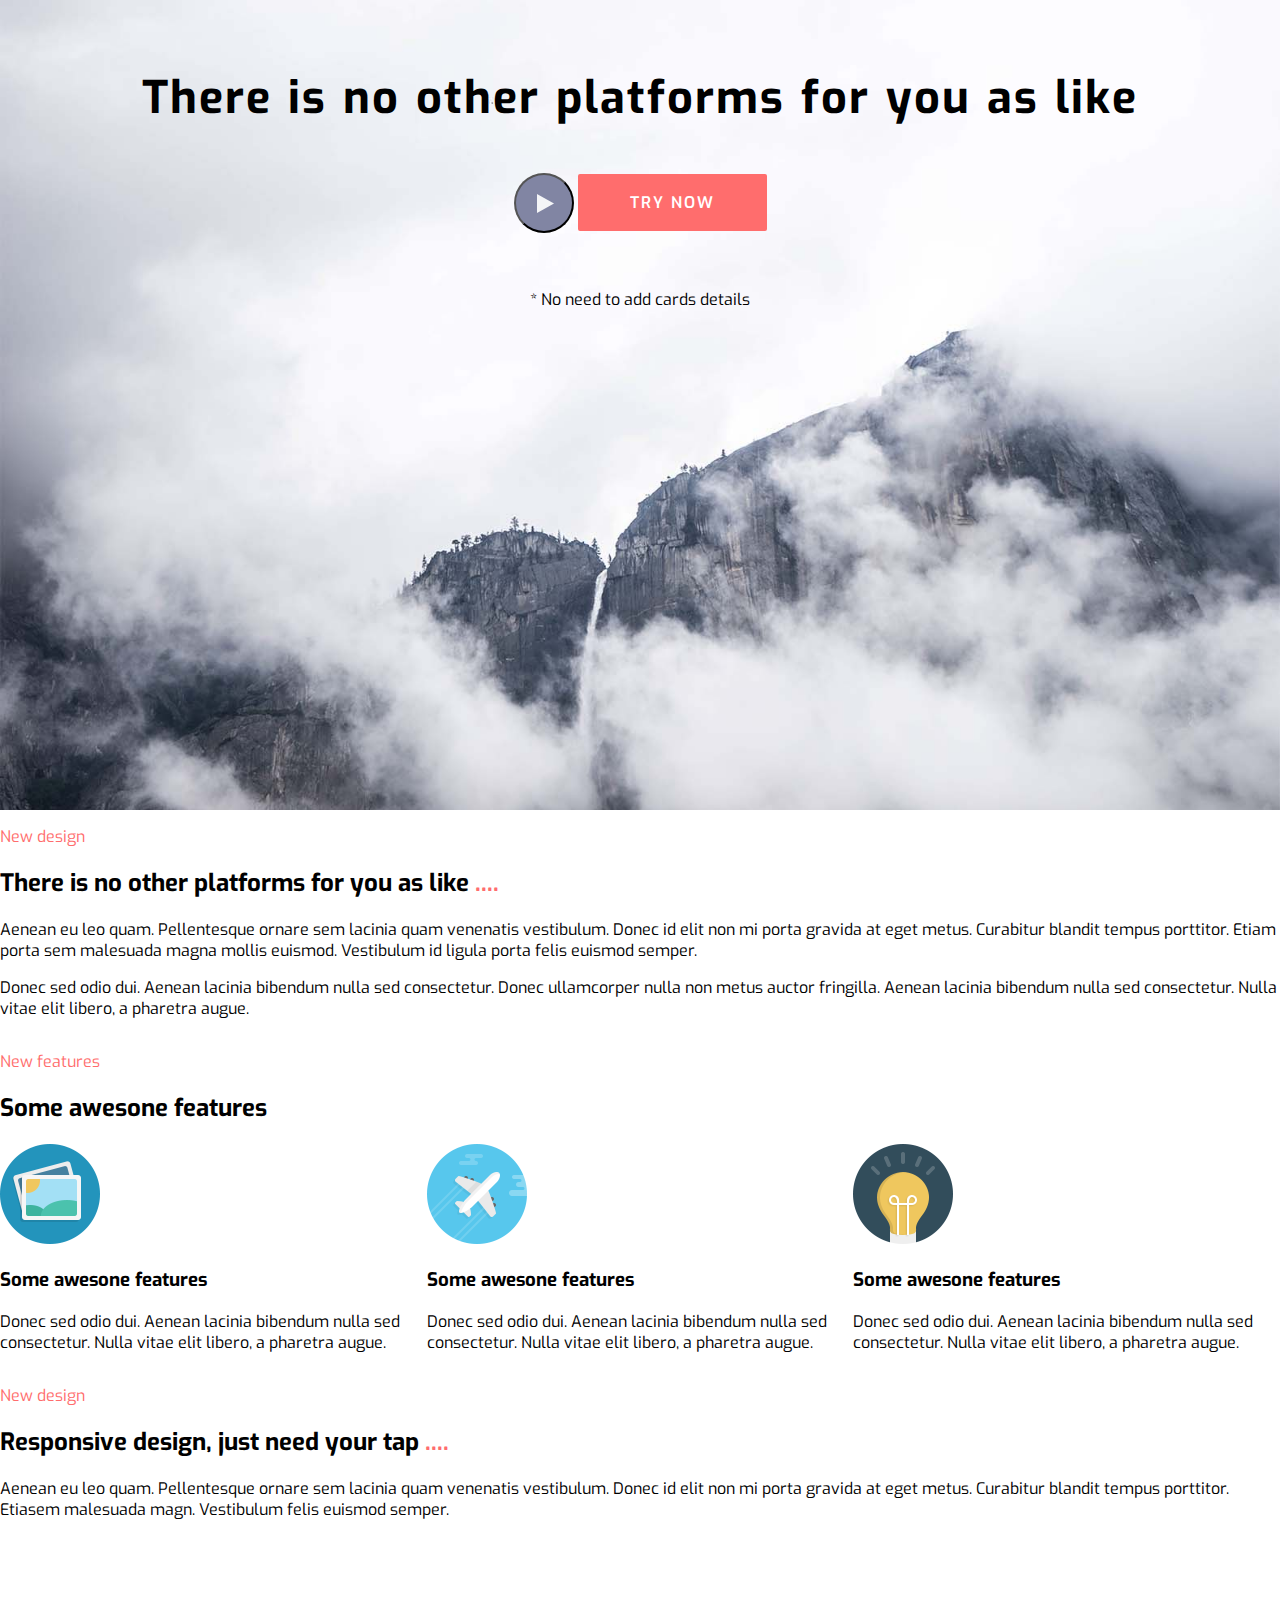
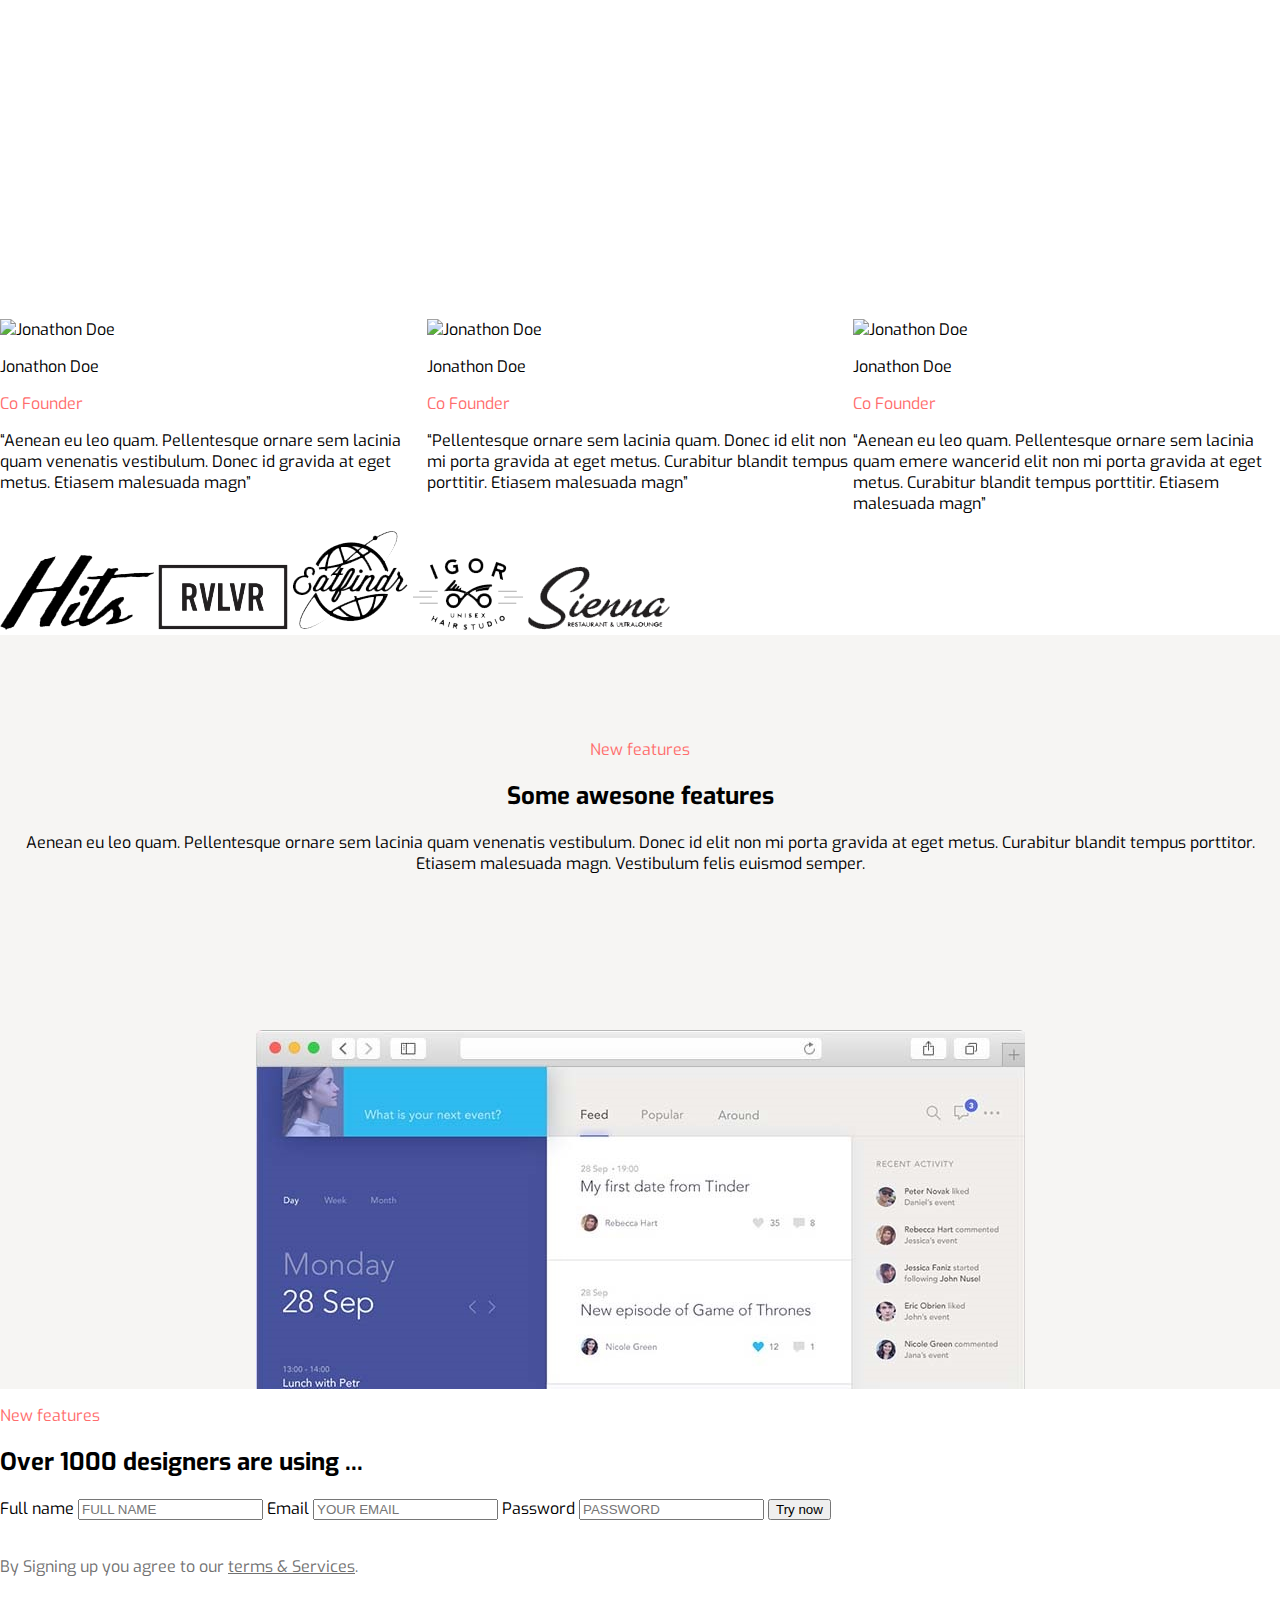
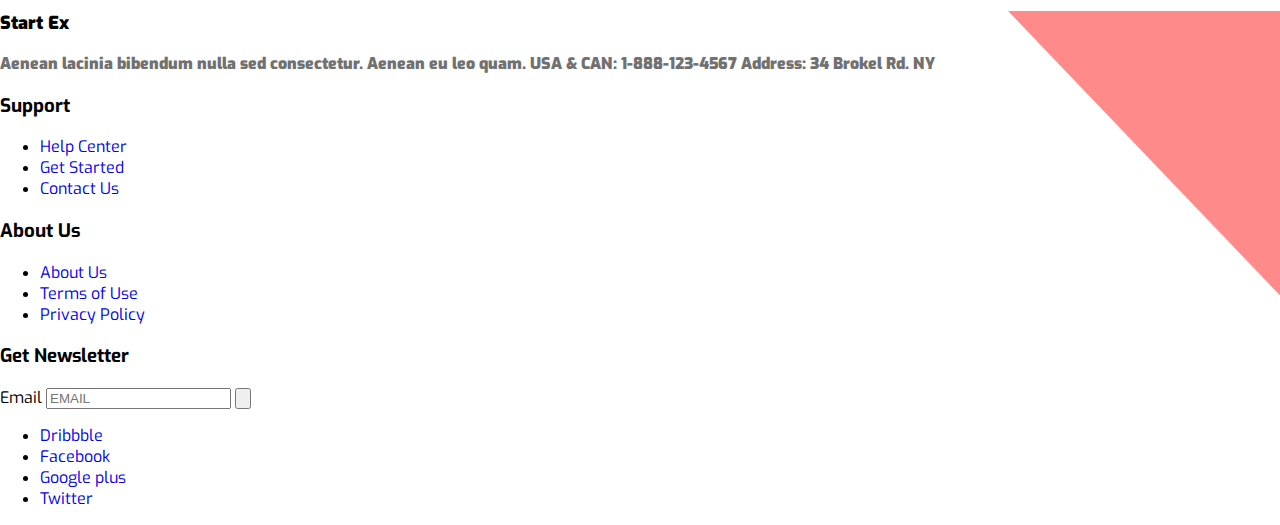
==== commit cd7866e4: "Update index.html" ====
--- a/index.html
+++ b/index.html
@@ -1,183 +1,231 @@
-﻿<!DOCTYPE html>
-<html lang="en">
-    <head>
-        <title>Corp</title>
-        <meta charset="UTF-8">
-        <meta name="viewport" content="width=device-width, initial-scale=1, maximum-scale=1, user-scalable=no">
-        <link rel="stylesheet" href="styles.css"/>
-        <link rel="stylesheet" href="https://fonts.googleapis.com/css?family=Exo:200">
-    </head>
-    <body>
-        <div class="row header">
-            <div class="col-12">
-                    <p class="slogan">There is no other <br /> platforms for you as like</p>
-                    <div class="btn-play"></div>
-                    <a href="#try" class="btn-try">TRY NOW</a>
-                    <p class="star">* No need to add cards details</p>
-            </div>
-        </div>
-        <div class="row section-2">
-            <div class="col-7">
-                <p class="color-red letter-spacing"><b>NEW DESIGN</b></p>
-                <h1>There is no other platforms <br />for you as like <span class="color-red">....</span></h1>
-                <p class="section-2-text">Aenean eu leo quam. Pellentesque ornare sem lacinia quam venenatis 
-                vestibulum. Donec id elit non mi porta gravida at eget metus. Curabitur 
-                blandit tempus porttitor. Etiam porta sem malesuada magna mollis euismod. 
-                Vestibulum id ligula porta felis euismod semper.</p>
-                <p class="section-2-text">Donec sed odio dui. Aenean lacinia bibendum nulla sed consectetur. 
-                Donec ullamcorper nulla non metus auctor fringilla. Aenean lacinia 
-                bibendum nulla sed consectetur. Nulla vitae elit libero, a pharetra augue.</p>
-            </div>
-            <div class="col-5">
-            </div>
-        </div>
-        <div class="row section-3">
-            <div class="row slideanim">
-                <div class="col-12 section-3-title">
-                    <p class="color-red letter-spacing"><b>NEW FEATURES</b></p>
-                    <h1>Some awesone features</h1>
-                </div>
-            </div>
-            <div class="row slideanim">
-                <div class="col-4 section-3-features">
-                    <img src="images/picture.png" alt="picture"/>
-                    <h4>Some awesone features</h4>
-                    <p>Donec sed odio dui. Aenean lacinia bibendum nulla<br /> sed consectetur. Nulla vitae elit libero,<br /> a pharetra augue.</p>
-                </div>
-                <div class="col-4 section-3-features">
-                    <img src="images/airplane.png" alt="ariplane" />
-                    <h4>Some awesone features</h4>
-                    <p>Donec sed odio dui. Aenean lacinia bibendum nulla<br /> sed consectetur. Nulla vitae elit libero,<br /> a pharetra augue.</p>
-                </div>
-                <div class="col-4 section-3-features">
-                    <img src="images/bulb.png" alt="bulb" />
-                    <h4>Some awesone features</h4>
-                    <p>Donec sed odio dui. Aenean lacinia bibendum nulla<br /> sed consectetur. Nulla vitae elit libero,<br /> a pharetra augue.</p>
-                </div>
-            </div>
-        </div>
-        <div class="row description">
-            <div class="col-6 description-left">
-                <img src="images/macbook.png" alt="macbook" />
-            </div>
-            <div class="col-6 description-right">
-                <p class="color-red letter-spacing"><b>NEW DESIGN</b></p>
-                <h1 class="section-2-header">Responsive design, just <br />need your tap <span class="color-red">....</span></h1>
-                <p class="section-2-text">
+<!DOCTYPE html>
+<html lang="en-us">
+<head>
+    <title>StartEx</title>
+    <meta charset="UTF-8">
+    <meta name="viewport" content="width=device-width, initial-scale=1">
+    <link rel="stylesheet" href="styles.css" />
+    <link href="https://fonts.googleapis.com/css?family=Exo:200,400,600" rel="stylesheet">
+</head>
+<body>
+    <div class="row header">
+        <div class="col-12">
+            <h1 class="slogan">There is no other <span class="slogan-next-line">platforms for you as like</span></h1>
+            <button class="btn-play">&nbsp;</button>
+            <a href="#try" class="btn-try">TRY NOW</a>
+            <p class="note">* No need to add cards details</p>
+        </div>
+    </div>
+
+    <div class="row more-info">
+        <div class="col-12">
+            <div class="more-info-box">
+                <p class="above-title color-red">New design</p>
+                <h2 class="h2-title">There is no other platforms <span class="slogan-next-line">for you as like <span class="dots color-red">....</span></span></h2>
+                <p class="text more-info-text">
                     Aenean eu leo quam. Pellentesque ornare sem lacinia quam venenatis
                     vestibulum. Donec id elit non mi porta gravida at eget metus. Curabitur
                     blandit tempus porttitor. Etiam porta sem malesuada magna mollis euismod.
                     Vestibulum id ligula porta felis euismod semper.
                 </p>
-            </div>
-        </div>
-        <div class="row clients">
+                <p class="text more-info-text">
+                    Donec sed odio dui. Aenean lacinia bibendum nulla sed consectetur.
+                    Donec ullamcorper nulla non metus auctor fringilla. Aenean lacinia
+                    bibendum nulla sed consectetur. Nulla vitae elit libero, a pharetra augue.
+                </p>
+            </div>
+        </div>
+    </div>
+
+    <div class="row features">
+        <div class="row animate">
+            <div class="col-12">
+                <p class="above-title color-red">New features</p>
+                <h2 class="h2-title">Some awesone features</h2>
+            </div>
+        </div>
+        <div class="row features-wrapper animate">
             <div class="col-4">
-                <img src="images/ter.jpg" alt=""/>
-                <p class="name">Jonathon Doe</p>
-                <p class="color-red">Co Founder</p>
-                <p class="clients-text"><i>“Aenean eu leo quam. Pellentesque ornare sem lacinia quam venenatis vestibulum. 
-                Donec id gravida at eget metus. Etiasem malesuada magn”</i></p>
+                <img src="images/picture.png" class="features-img" alt="picture" />
+                <h3 class="h3-title">Some awesone features</h3>
+                <p class="text features-text">
+                    Donec sed odio dui. Aenean lacinia bibendum nulla
+                    sed consectetur. Nulla vitae elit libero, a pharetra augue.
+                </p>
             </div>
             <div class="col-4">
-                <img src="images/ter.jpg" alt="" />
-                <p class="name">Jonathon Doe</p>
-                <p class="color-red">Co Founder</p>
-                <p class="clients-text">
-                    <i>“Aenean eu leo quam. Pellentesque ornare sem lacinia quam venenatis vestibulum.
-                        Donec id gravida at eget metus. Etiasem malesuada magn”</i>
+                <img src="images/airplane.png" class="features-img" alt="ariplane" />
+                <h3 class="h3-title">Some awesone features</h3>
+                <p class="text features-text">
+                    Donec sed odio dui. Aenean lacinia bibendum nulla
+                    sed consectetur. Nulla vitae elit libero, a pharetra augue.
                 </p>
             </div>
             <div class="col-4">
-                <img src="images/ter.jpg" alt="" />
-                <p class="name">Jonathon Doe</p>
-                <p class="color-red">Co Founder</p>
-                <p class="clients-text">
-                    <i>“Aenean eu leo quam. Pellentesque ornare sem lacinia quam venenatis vestibulum.
-                        Donec id gravida at eget metus. Etiasem malesuada magn”</i>
-                </p>
-            </div>
-            <div class="row">
-                <div class="col-12 clients-logos">
-                    <img src="images/partner-logo-1.png" alt="" />
-                    <img src="images/partner-logo-4.png" alt="" />
-                    <img src="images/partner-logo-5.png" alt="" />
-                    <img src="images/partner-logo-7.png" alt="" />
-                    <img src="images/partner-logo-8.png" alt="" />
-                </div>
-            </div>
-        </div>
-        <div class="row browser slideanim">
-            <div class="col-12">
-                <p class="color-red letter-spacing"><b>NEW FEATURES</b></p>
-                <h1>Some awesone features</h1>
-                <p class="browser-2-text">
-                    Aenean eu leo quam. Pellentesque ornare sem lacinia quam venenatis vestibulum. <br />
-                    Donec id elit non mi porta gravida at eget metus. Curabitur blandit tempus porttitor. <br />
-                    Etiasem malesuada magn. Vestibulum felis euismod semper.
-                </p>
-            </div>
-        </div>
-        <div class="row try-now">
-            <div class="col-12">
-                <p class="color-red"><b>NEW FEATURES</b></p>
-                <h1>Over 1000 designers are using ...</h1>
-                <form>
-                    <input type="text" placeholder="FULL NAME" autocomplete="off" />
-                    <input type="email" placeholder="YOUR EMAIL" autocomplete="off" />
-                    <input type="password" placeholder="PASSWORD" autocomplete="off" />
-                    <button class="arrow" type="submit" id="try-now-submit">TRY NOW</button>
-                </form>
-                <p class="terms">By Signing up you agree to our <a href="#terms">terms&Services</a></p>
-            </div>
-        </div>
-        <div class="row footer">
-            <div class="col-3 about">
-                <div class="footer-logo">Start <div>Ex</div></div>
-                <p>Aenean lacinia bibendum nulla sed consectetur. Aenean eu leo quam. 
-                USA &  CAN: 1-888-123-4567 
-                Address: 34 Brokel Rd. NY</p>
-            </div>
-            <div class="col-2 about">
-                <h3>Support</h3>
-                <ul>
-                    <li><a href="#">Help Center</a></li>
-                    <li><a href="#">Get Started</a></li>
-                    <li><a href="#">Contact Us</a></li>
-                </ul>
-            </div>
-            <div class="col-2 about">
-                <h3>About Us</h3>
-                <ul>
-                    <li><a href="#">About Us</a></li>
-                    <li><a href="#">Terms of Use</a></li>
-                    <li><a href="#">Privacy Policy</a></li>
-                </ul>
-            </div>
-            <div class="col-3 icons">
-                <h3>Get Newsletter</h3>
-                <form>
-                    <input type="email" placeholder="EMAIL"/>
-                    <input type="submit" id="footer-submit" value="" />
-                </form>
-                <ul>
-                    <li><a href="#dribbble"><img src="images/dribbble_S.png" alt="dribbble" /></a></li>
-                    <li><a href="#facebook"><img src="images/facebook_S.png" alt="facebook" /></a></li>
-                    <li><a href="#google"><img src="images/googleplus_S.png" alt="googleplus" /></a></li>
-                    <li><a href="#twitter"><img src="images/twitter_S.png" alt="twitter" /></a></li>
-                </ul>
-            </div>
-            <div class="col-2"></div>
-        </div>
-        <script>
-            window.addEventListener("scroll", function() {
-                var slide = document.querySelectorAll(".slideanim");
-                for (var i = 0, a = slide.length; i < a; i++) {
-                    if (slide[i].offsetTop < pageYOffset + 500) {
-                        slide[i].classList.add("slide");
-                    }
+                <img src="images/bulb.png" class="features-img" alt="bulb" />
+                <h3 class="h3-title">Some awesone features</h3>
+                <p class="text features-text">
+                    Donec sed odio dui. Aenean lacinia bibendum nulla
+                    sed consectetur. Nulla vitae elit libero, a pharetra augue.
+                </p>
+            </div>
+        </div>
+    </div>
+
+    <div class="row description">
+        <div class="col-12">
+            <div class="description-box">
+                <p class="above-title color-red">New design</p>
+                <h2 class="h2-title">Responsive design, just <span class="slogan-next-line">need your tap <span class="dots color-red">....</span></span></h2>
+                <p class="text description-text">
+                    Aenean eu leo quam. Pellentesque ornare sem lacinia quam venenatis
+                    vestibulum. Donec id elit non mi porta gravida at eget metus. Curabitur
+                    blandit tempus porttitor. Etiasem malesuada magn.
+                    Vestibulum felis euismod semper.
+                </p>
+            </div>
+        </div>
+    </div>
+
+    <div class="row partners">
+        <div class="col-4">
+            <img src="images/jonathon.jpg" class="partner-photo" alt="Jonathon Doe" />
+            <p class="partner-name">Jonathon Doe</p>
+            <p class="color-red">Co Founder</p>
+            <p class="text partners-text">
+                “Aenean eu leo quam. Pellentesque ornare sem lacinia quam venenatis vestibulum.
+                Donec id gravida at eget metus. Etiasem malesuada magn”
+            </p>
+        </div>
+        <div class="col-4">
+            <img src="images/jonathon.jpg" class="partner-photo" alt="Jonathon Doe" />
+            <p class="partner-name">Jonathon Doe</p>
+            <p class="color-red">Co Founder</p>
+            <p class="text partners-text">
+                “Pellentesque ornare sem lacinia quam. Donec id elit non mi porta gravida at eget metus.
+                Curabitur blandit tempus porttitir. Etiasem malesuada magn”
+            </p>
+        </div>
+        <div class="col-4">
+            <img src="images/jonathon.jpg" class="partner-photo" alt="Jonathon Doe" />
+            <p class="partner-name">Jonathon Doe</p>
+            <p class="color-red">Co Founder</p>
+            <p class="text partners-text">
+                “Aenean eu leo quam. Pellentesque ornare sem lacinia quam emere wancerid elit
+                non mi porta gravida at eget metus. Curabitur blandit tempus porttitir. Etiasem malesuada magn”
+            </p>
+        </div>
+        <div class="row">
+            <div class="col-12 partners-logos">
+                <img src="images/partner-logo-1.png" alt="hits" />
+                <img src="images/partner-logo-4.png" alt="rvlvr" />
+                <img src="images/partner-logo-5.png" alt="eatfindr" />
+                <img src="images/partner-logo-7.png" alt="igor" />
+                <img src="images/partner-logo-8.png" alt="sienna" />
+            </div>
+        </div>
+    </div>
+
+    <div class="row browser animate">
+        <div class="col-12">
+            <p class="above-title color-red">New features</p>
+            <h2 class="h2-title">Some awesone features</h2>
+            <p class="text browser-text">
+                Aenean eu leo quam. Pellentesque ornare sem lacinia quam venenatis vestibulum.
+                Donec id elit non mi porta gravida at eget metus. Curabitur blandit tempus porttitor.
+                Etiasem malesuada magn. Vestibulum felis euismod semper.
+            </p>
+        </div>
+    </div>
+
+    <div class="row sign-up-box">
+        <div class="col-12">
+            <p class="above-title color-red">New features</p>
+            <h2 class="h2-title">Over 1000 designers are using ...</h2>
+            <form class="sign-up">
+                <label for="full-name">Full name</label>
+                <input type="text" id="full-name" placeholder="FULL NAME" />
+                <label for="email">Email</label>
+                <input type="email" id="name" placeholder="YOUR EMAIL" />
+                <label for="password">Password</label>
+                <input type="password" id="password" placeholder="PASSWORD" />
+                <button type="submit" class="btn-form-submit">Try now</button>
+            </form>
+            <p class="terms">By Signing up you agree to our <a href="#terms">terms & Services</a>.</p>
+        </div>
+    </div>
+
+    <div class="footer">
+        <div class="address-box">
+            <h3 class="footer-logo">Start <span>Ex</span></h3>
+            <p class="address-text">
+                Aenean lacinia bibendum nulla sed consectetur. Aenean eu leo quam.
+                USA & CAN: 1-888-123-4567
+                Address: 34 Brokel Rd. NY
+            </p>
+        </div>
+        <div class="footer-menu-box">
+            <h3 class="h3-title">Support</h3>
+            <ul class="footer-menu">
+                <li><a href="#">Help Center</a></li>
+                <li><a href="#">Get Started</a></li>
+                <li><a href="#">Contact Us</a></li>
+            </ul>
+        </div>
+        <div class="footer-menu-box">
+            <h3 class="h3-title">About Us</h3>
+            <ul class="footer-menu">
+                <li><a href="#">About Us</a></li>
+                <li><a href="#">Terms of Use</a></li>
+                <li><a href="#">Privacy Policy</a></li>
+            </ul>
+        </div>
+        <div class="social-media-box">
+            <h3 class="h3-title">Get Newsletter</h3>
+            <form class="footer-form">
+                <label for="footer-email">Email</label>
+                <input type="email" placeholder="EMAIL" />
+                <input type="submit" id="footer-submit2" value="" />
+            </form>
+            <ul class="social-media-icons">
+                <li>
+                    <a href="#dribbble" class="dribbble"><span class="text-hide">Dribbble</span></a>
+                </li>
+                <li>
+                    <a href="#facebook" class="facebook"><span class="text-hide">Facebook</span></a>
+                </li>
+                <li>
+                    <a href="#google" class="google-plus"><span class="text-hide">Google plus</span></a>
+                </li>
+                <li>
+                    <a href="#twitter" class="twitter"><span class="text-hide">Twitter</span></a>
+                </li>
+            </ul>
+        </div>
+    </div>
+
+    <script>
+        function throttle(method, context) {
+            clearTimeout(method.tId);
+            method.tId = setTimeout(function () {
+                method.call(context);
+            }, 100);
+        }
+
+        function animate() {
+            var slide = document.querySelectorAll(".animate");
+            for (var i = 0, a = slide.length; i < a; i++) {
+                if (slide[i].offsetTop < window.pageYOffset + 500) {
+                    slide[i].classList.add("fadeInUp");
                 }
+            }
+        }
+
+        window.addEventListener("load", function () {
+            window.addEventListener("scroll", function () {
+                throttle(animate);
             });
-        </script>
-    </body>
+        });
+    </script>
+</body>
 </html>
